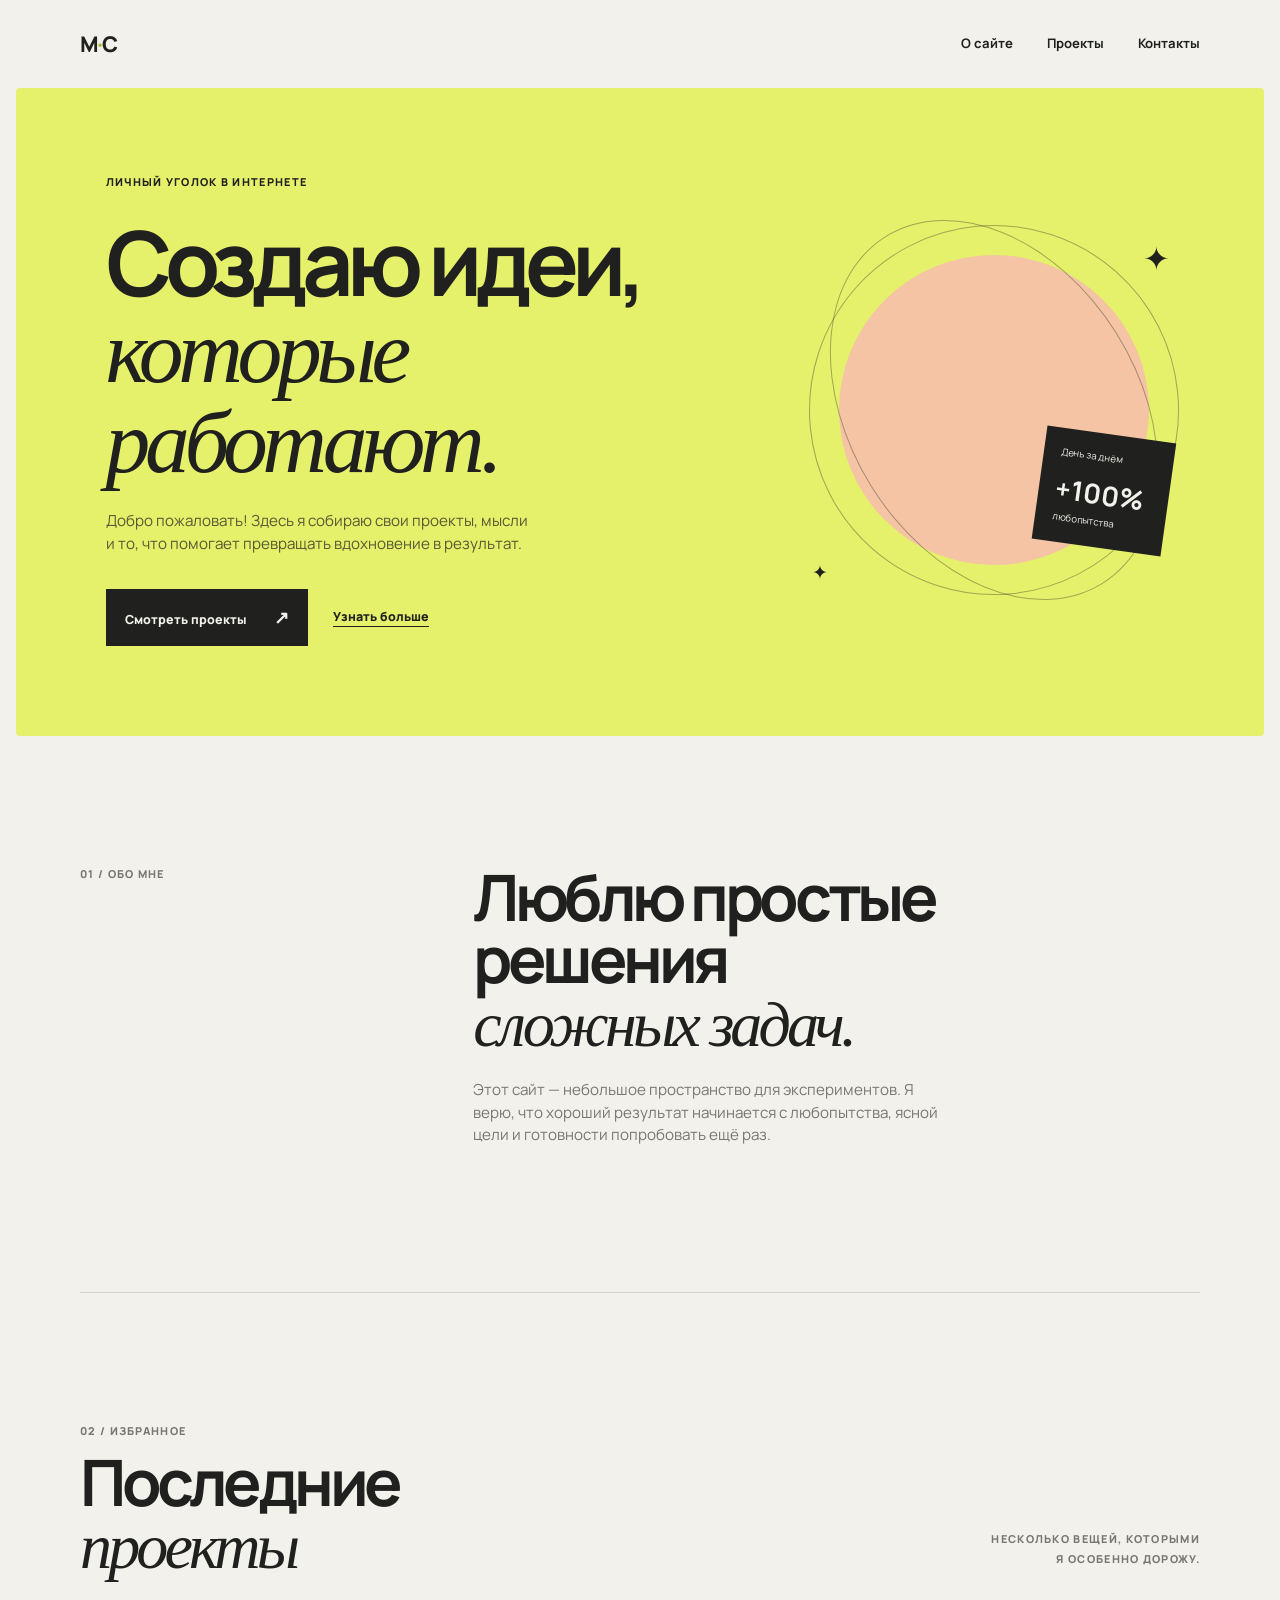
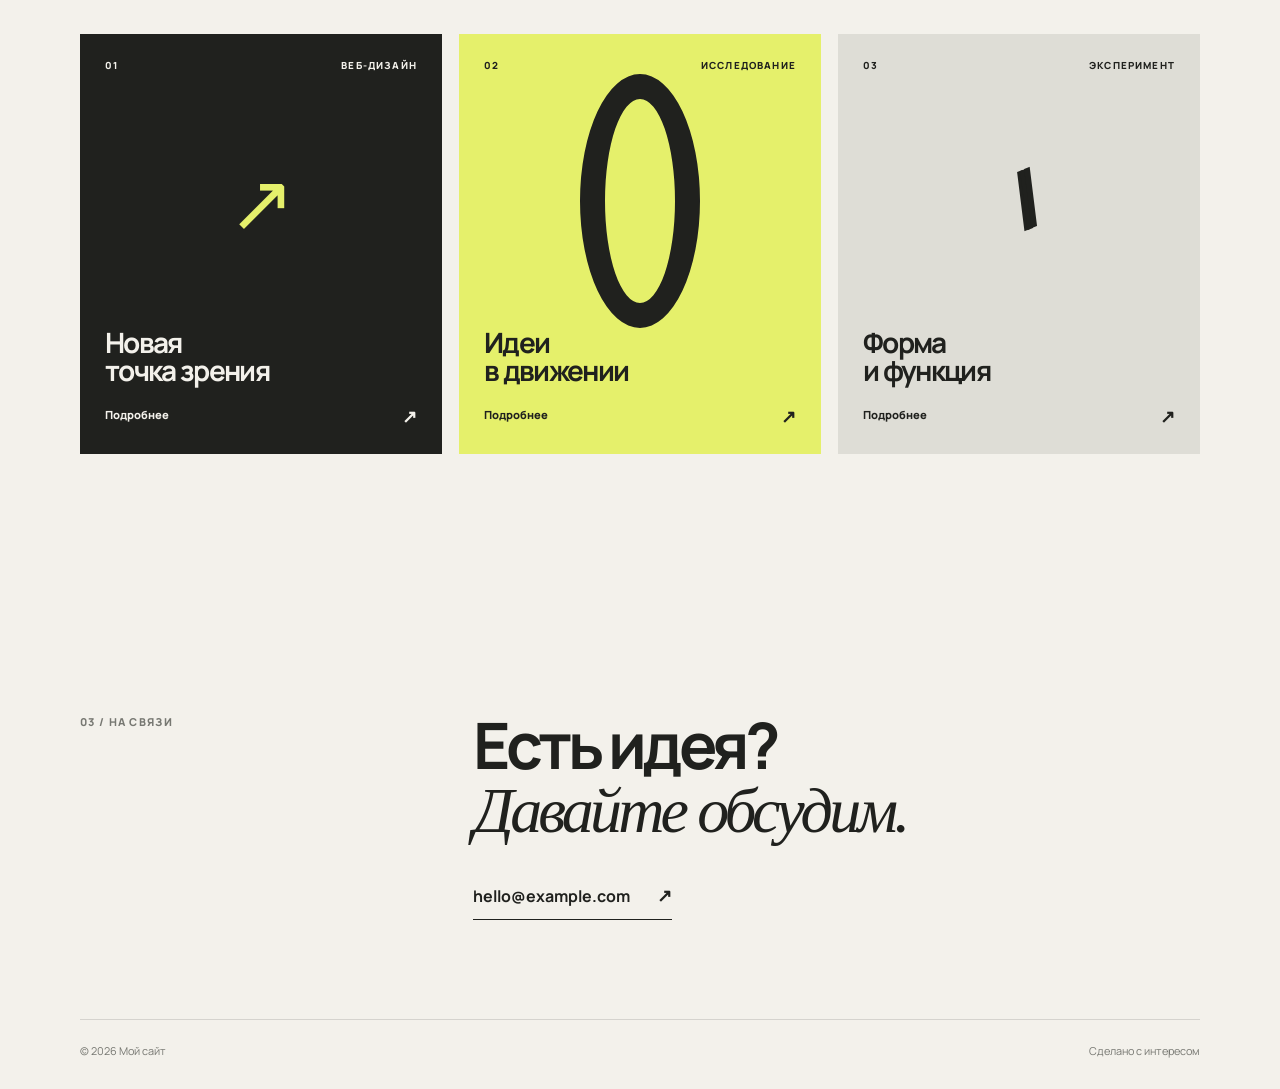
==== index.html @ a25013cb "Add files via upload" ====
<!DOCTYPE html>
<html lang="ru">
<head>
    <meta charset="UTF-8">
    <meta name="viewport" content="width=device-width, initial-scale=1.0">
    <meta name="description" content="Личный сайт — место для идей, проектов и вдохновения.">
    <title>Мой сайт — идеи, проекты, вдохновение</title>
    <link rel="preconnect" href="https://fonts.googleapis.com">
    <link rel="preconnect" href="https://fonts.gstatic.com" crossorigin>
    <link href="https://fonts.googleapis.com/css2?family=Manrope:wght@400;500;600;700;800&display=swap" rel="stylesheet">
    <link rel="stylesheet" href="style.css">
</head>
<body>
    <header class="site-header">
        <a class="logo" href="#top" aria-label="На главную">М<span>·</span>С</a>
        <button class="menu-toggle" type="button" aria-expanded="false" aria-controls="main-nav">
            <span></span>
            <span></span>
            <span></span>
            <span class="sr-only">Открыть меню</span>
        </button>
        <nav id="main-nav" class="main-nav" aria-label="Основная навигация">
            <a href="#about">О сайте</a>
            <a href="#projects">Проекты</a>
            <a href="#contact">Контакты</a>
        </nav>
    </header>

    <main id="top">
        <section class="hero" aria-labelledby="hero-title">
            <div class="hero-content">
                <p class="eyebrow">Личный уголок в интернете</p>
                <h1 id="hero-title">Создаю идеи,<br><em>которые работают.</em></h1>
                <p class="hero-text">Добро пожаловать! Здесь я собираю свои проекты, мысли и то, что помогает превращать вдохновение в результат.</p>
                <div class="hero-actions">
                    <a class="button button-primary" href="#projects">Смотреть проекты <span>↗</span></a>
                    <button class="button button-quiet" type="button" data-message>Узнать больше</button>
                </div>
            </div>
            <div class="hero-art" aria-hidden="true">
                <div class="sun"></div>
                <div class="orbit orbit-large"></div>
                <div class="orbit orbit-small"></div>
                <div class="spark spark-one">✦</div>
                <div class="spark spark-two">✦</div>
                <div class="art-card">
                    <span>День за днём</span>
                    <strong>+100%</strong>
                    <small>любопытства</small>
                </div>
            </div>
        </section>

        <section id="about" class="intro section-wrap">
            <p class="section-number">01 / Обо мне</p>
            <div>
                <h2>Люблю простые решения<br><em>сложных задач.</em></h2>
                <p>Этот сайт — небольшое пространство для экспериментов. Я верю, что хороший результат начинается с любопытства, ясной цели и готовности попробовать ещё раз.</p>
            </div>
        </section>

        <section id="projects" class="projects section-wrap" aria-labelledby="projects-title">
            <div class="section-heading">
                <div>
                    <p class="section-number">02 / Избранное</p>
                    <h2 id="projects-title">Последние<br><em>проекты</em></h2>
                </div>
                <p class="section-note">Несколько вещей, которыми<br>я особенно дорожу.</p>
            </div>
            <div class="project-grid">
                <article class="project-card project-card-dark">
                    <div class="project-top"><span>01</span><span>Веб-дизайн</span></div>
                    <div class="project-icon">↗</div>
                    <h3>Новая<br>точка зрения</h3>
                    <a href="#contact" aria-label="Подробнее о проекте «Новая точка зрения»">Подробнее <span>↗</span></a>
                </article>
                <article class="project-card project-card-yellow">
                    <div class="project-top"><span>02</span><span>Исследование</span></div>
                    <div class="project-shape"></div>
                    <h3>Идеи<br>в движении</h3>
                    <a href="#contact" aria-label="Подробнее о проекте «Идеи в движении»">Подробнее <span>↗</span></a>
                </article>
                <article class="project-card project-card-light">
                    <div class="project-top"><span>03</span><span>Эксперимент</span></div>
                    <div class="project-lines">///</div>
                    <h3>Форма<br>и функция</h3>
                    <a href="#contact" aria-label="Подробнее о проекте «Форма и функция»">Подробнее <span>↗</span></a>
                </article>
            </div>
        </section>

        <section id="contact" class="contact section-wrap">
            <p class="section-number">03 / На связи</p>
            <div>
                <h2>Есть идея?<br><em>Давайте обсудим.</em></h2>
                <a class="contact-link" href="mailto:hello@example.com">hello@example.com <span>↗</span></a>
            </div>
        </section>
    </main>

    <footer class="site-footer">
        <span>© <span id="year">2026</span> Мой сайт</span>
        <span>Сделано с интересом</span>
    </footer>

    <div class="toast" role="status" aria-live="polite"></div>
    <script src="script.js"></script>
</body>
</html>
---- style.css ----
:root {
    --ink: #20211e;
    --muted: #777872;
    --cream: #f3f1eb;
    --yellow: #e5f06b;
    --line: rgba(32, 33, 30, .14);
    --serif: Georgia, "Times New Roman", serif;
}

* { box-sizing: border-box; }
html { scroll-behavior: smooth; }
body {
    margin: 0;
    color: var(--ink);
    background: var(--cream);
    font-family: "Manrope", Arial, sans-serif;
    line-height: 1.5;
}
a { color: inherit; text-decoration: none; }
.site-header, .section-wrap, .site-footer {
    width: min(1120px, calc(100% - 64px));
    margin-inline: auto;
}
.site-header {
    display: flex;
    align-items: center;
    justify-content: space-between;
    padding: 28px 0;
}
.logo { font-size: 1.35rem; font-weight: 800; letter-spacing: -.08em; }
.logo span { color: #a9bd2e; }
.main-nav { display: flex; gap: 34px; font-size: .82rem; font-weight: 700; }
.main-nav a, .contact-link { transition: color .2s ease; }
.main-nav a:hover, .contact-link:hover { color: #8fa51a; }
.menu-toggle { display: none; }
.hero {
    min-height: 620px;
    width: min(1280px, calc(100% - 32px));
    margin: 0 auto;
    padding: 86px max(32px, 7vw) 90px;
    display: flex;
    align-items: center;
    justify-content: space-between;
    overflow: hidden;
    border-radius: 4px;
    background: var(--yellow);
}
.eyebrow, .section-number, .project-top, .section-note {
    font-size: .68rem;
    letter-spacing: .12em;
    text-transform: uppercase;
    font-weight: 800;
}
.eyebrow { margin: 0 0 28px; }
h1, h2, h3, p { margin-top: 0; }
h1 { max-width: 690px; margin-bottom: 25px; font-size: clamp(3.5rem, 7vw, 6.5rem); line-height: .96; letter-spacing: -.075em; }
h1 em, h2 em { font-family: var(--serif); font-weight: 400; letter-spacing: -.06em; }
.hero-text { max-width: 430px; margin-bottom: 34px; color: rgba(32,33,30,.72); font-size: .95rem; }
.hero-actions { display: flex; align-items: center; gap: 25px; }
.button { border: 0; font: inherit; font-size: .78rem; font-weight: 800; cursor: pointer; }
.button-primary { padding: 15px 19px; color: var(--cream); background: var(--ink); }
.button-primary span, .project-card a span, .contact-link span { margin-left: 24px; font-size: 1.1rem; }
.button-quiet { padding: 0; color: var(--ink); border-bottom: 1px solid var(--ink); background: transparent; }
.hero-art { position: relative; width: 360px; height: 360px; flex: 0 0 auto; }
.sun { position: absolute; inset: 25px; border-radius: 50%; background: #f4c4a5; }
.orbit { position: absolute; inset: -5px; border: 1px solid rgba(32,33,30,.35); border-radius: 50%; transform: rotate(-27deg); }
.orbit-small { inset: 35px -25px; transform: rotate(58deg); }
.spark { position: absolute; font-size: 2rem; }
.spark-one { top: 4px; right: 4px; }
.spark-two { bottom: 3px; left: -2px; font-size: 1.2rem; }
.art-card { position: absolute; right: 5px; bottom: 42px; width: 130px; padding: 17px; color: var(--cream); background: var(--ink); transform: rotate(8deg); }
.art-card span, .art-card small { display: block; font-size: .6rem; }
.art-card strong { display: block; margin: 10px 0 0; font-size: 1.7rem; }
.section-wrap { padding: 130px 0; }
.intro { display: grid; grid-template-columns: 1fr 2fr; gap: 30px; border-bottom: 1px solid var(--line); }
.section-number { color: var(--muted); }
h2 { margin-bottom: 22px; font-size: clamp(2.4rem, 5vw, 4.6rem); line-height: .98; letter-spacing: -.07em; }
.intro h2 { max-width: 700px; }
.intro div p { max-width: 470px; color: var(--muted); font-size: .95rem; }
.section-heading { display: flex; justify-content: space-between; align-items: end; margin-bottom: 55px; }
.section-heading h2 { margin-bottom: 0; }
.section-note { color: var(--muted); line-height: 1.8; text-align: right; }
.project-grid { display: grid; grid-template-columns: repeat(3, 1fr); gap: 17px; }
.project-card { min-height: 420px; padding: 25px; display: flex; flex-direction: column; }
.project-card-dark { color: var(--cream); background: var(--ink); }
.project-card-yellow { background: var(--yellow); }
.project-card-light { background: #deddd6; }
.project-top { display: flex; justify-content: space-between; font-size: .61rem; }
.project-icon, .project-shape, .project-lines { flex: 1; display: grid; place-items: center; font-size: 5rem; }
.project-icon { color: var(--yellow); }
.project-shape { width: 120px; height: 120px; margin: auto; border: 25px solid var(--ink); border-radius: 50%; }
.project-lines { font-size: 5rem; letter-spacing: -.2em; transform: rotate(-22deg); }
.project-card h3 { margin: 0 0 23px; font-size: 1.75rem; line-height: 1; letter-spacing: -.06em; }
.project-card a { font-size: .7rem; font-weight: 800; }
.project-card a span { float: right; margin: -4px 0 0 0; }
.contact { display: grid; grid-template-columns: 1fr 2fr; gap: 30px; padding-bottom: 110px; }
.contact h2 { margin-bottom: 40px; }
.contact-link { padding-bottom: 12px; border-bottom: 1px solid var(--ink); font-size: 1rem; font-weight: 700; }
.site-footer { display: flex; justify-content: space-between; padding: 23px 0 30px; color: var(--muted); border-top: 1px solid var(--line); font-size: .68rem; }
.toast { position: fixed; right: 24px; bottom: 24px; max-width: 280px; padding: 15px 19px; color: var(--cream); background: var(--ink); opacity: 0; transform: translateY(15px); transition: .25s ease; pointer-events: none; font-size: .78rem; }
.toast.is-visible { opacity: 1; transform: translateY(0); }
.sr-only { position: absolute; width: 1px; height: 1px; padding: 0; margin: -1px; overflow: hidden; clip: rect(0, 0, 0, 0); white-space: nowrap; border: 0; }
@media (max-width: 720px) {
    .site-header, .section-wrap, .site-footer { width: min(100% - 40px, 520px); }
    .site-header { padding: 22px 0; }
    .menu-toggle { display: grid; gap: 4px; width: 34px; padding: 7px 0; border: 0; background: transparent; cursor: pointer; }
    .menu-toggle span:not(.sr-only) { display: block; width: 100%; height: 2px; background: var(--ink); }
    .main-nav { position: absolute; z-index: 2; top: 67px; right: 20px; display: none; flex-direction: column; gap: 16px; width: 170px; padding: 20px; background: var(--yellow); box-shadow: 0 8px 20px rgba(0,0,0,.08); }
    .main-nav.is-open { display: flex; }
    .hero { width: calc(100% - 20px); min-height: 680px; padding: 55px 27px; display: block; }
    h1 { font-size: clamp(3.2rem, 15vw, 5rem); }
    .hero-art { width: 260px; height: 260px; margin: 55px auto 0; }
    .intro, .contact { grid-template-columns: 1fr; gap: 35px; padding: 85px 0; }
    .section-heading { display: block; margin-bottom: 35px; }
    .section-note { margin-top: 25px; text-align: left; }
    .project-grid { grid-template-columns: 1fr; }
    .project-card { min-height: 340px; }
    .site-footer { gap: 12px; flex-wrap: wrap; }
}
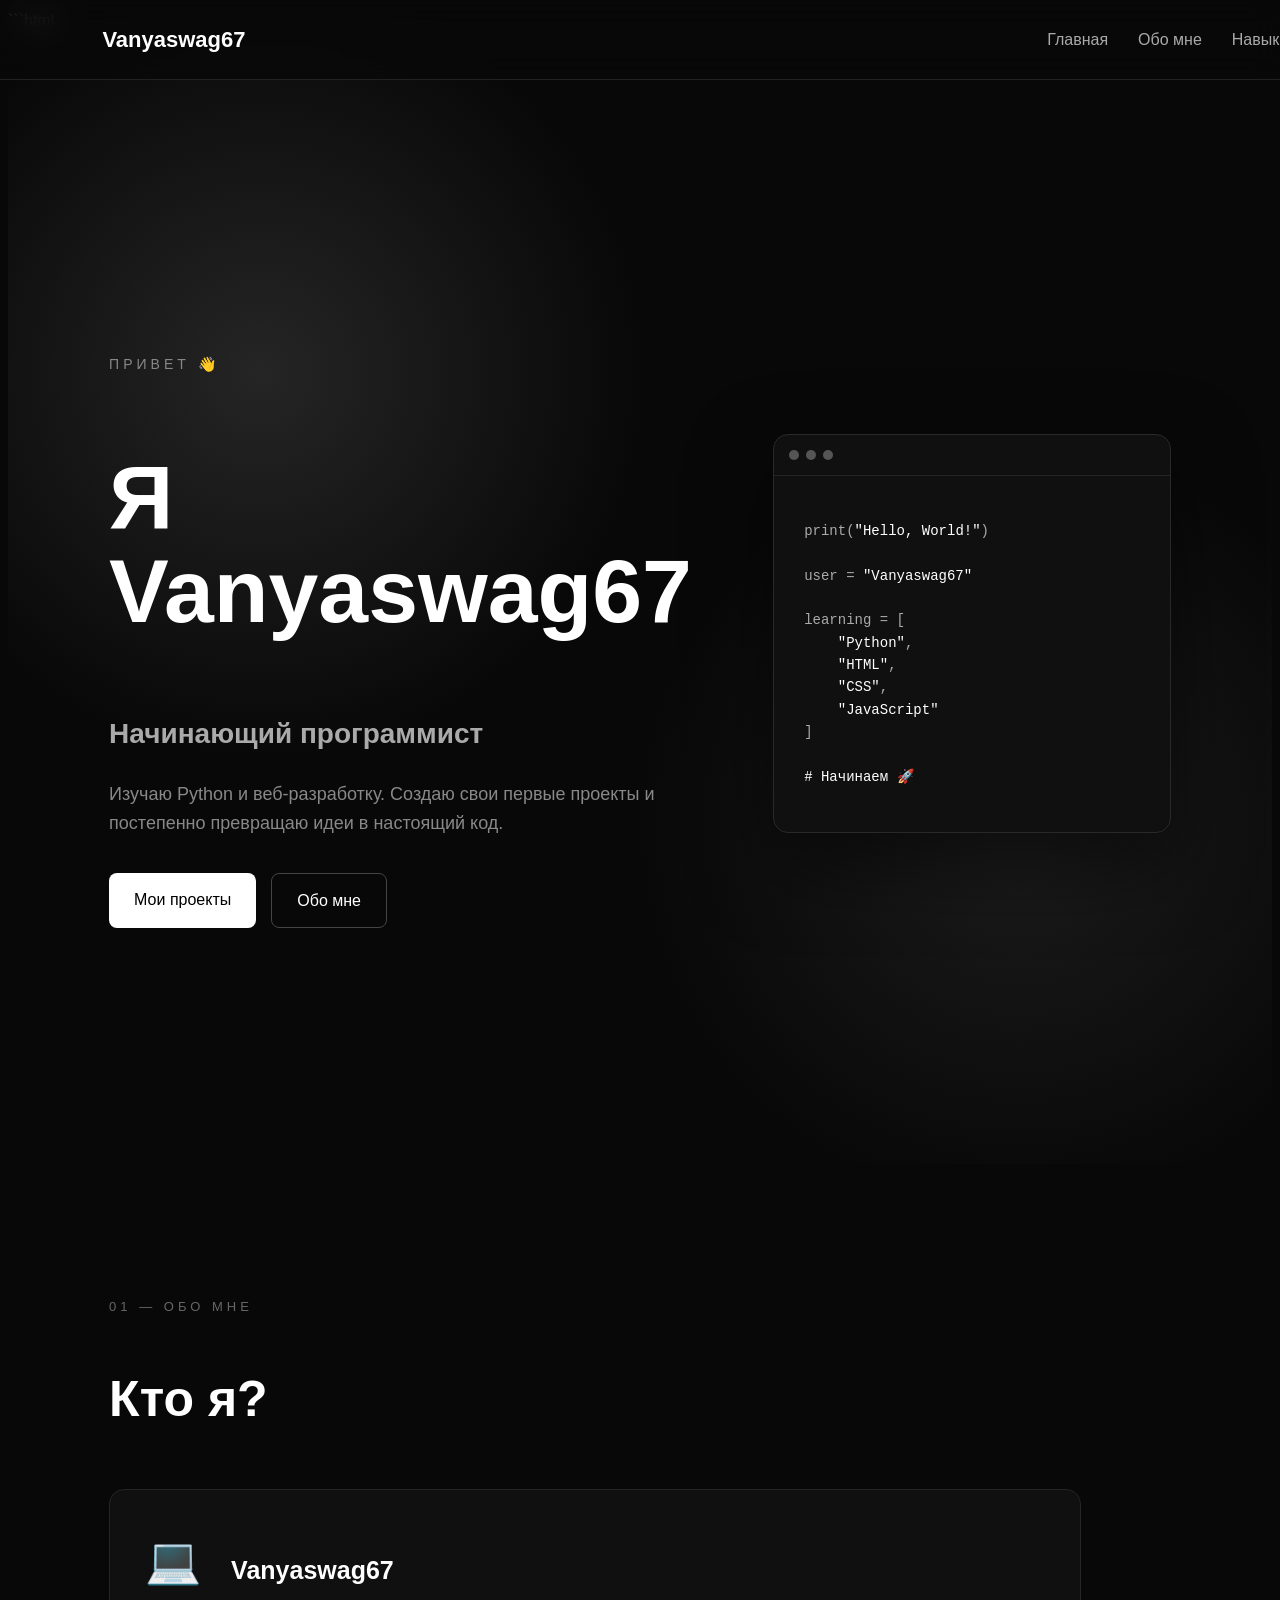
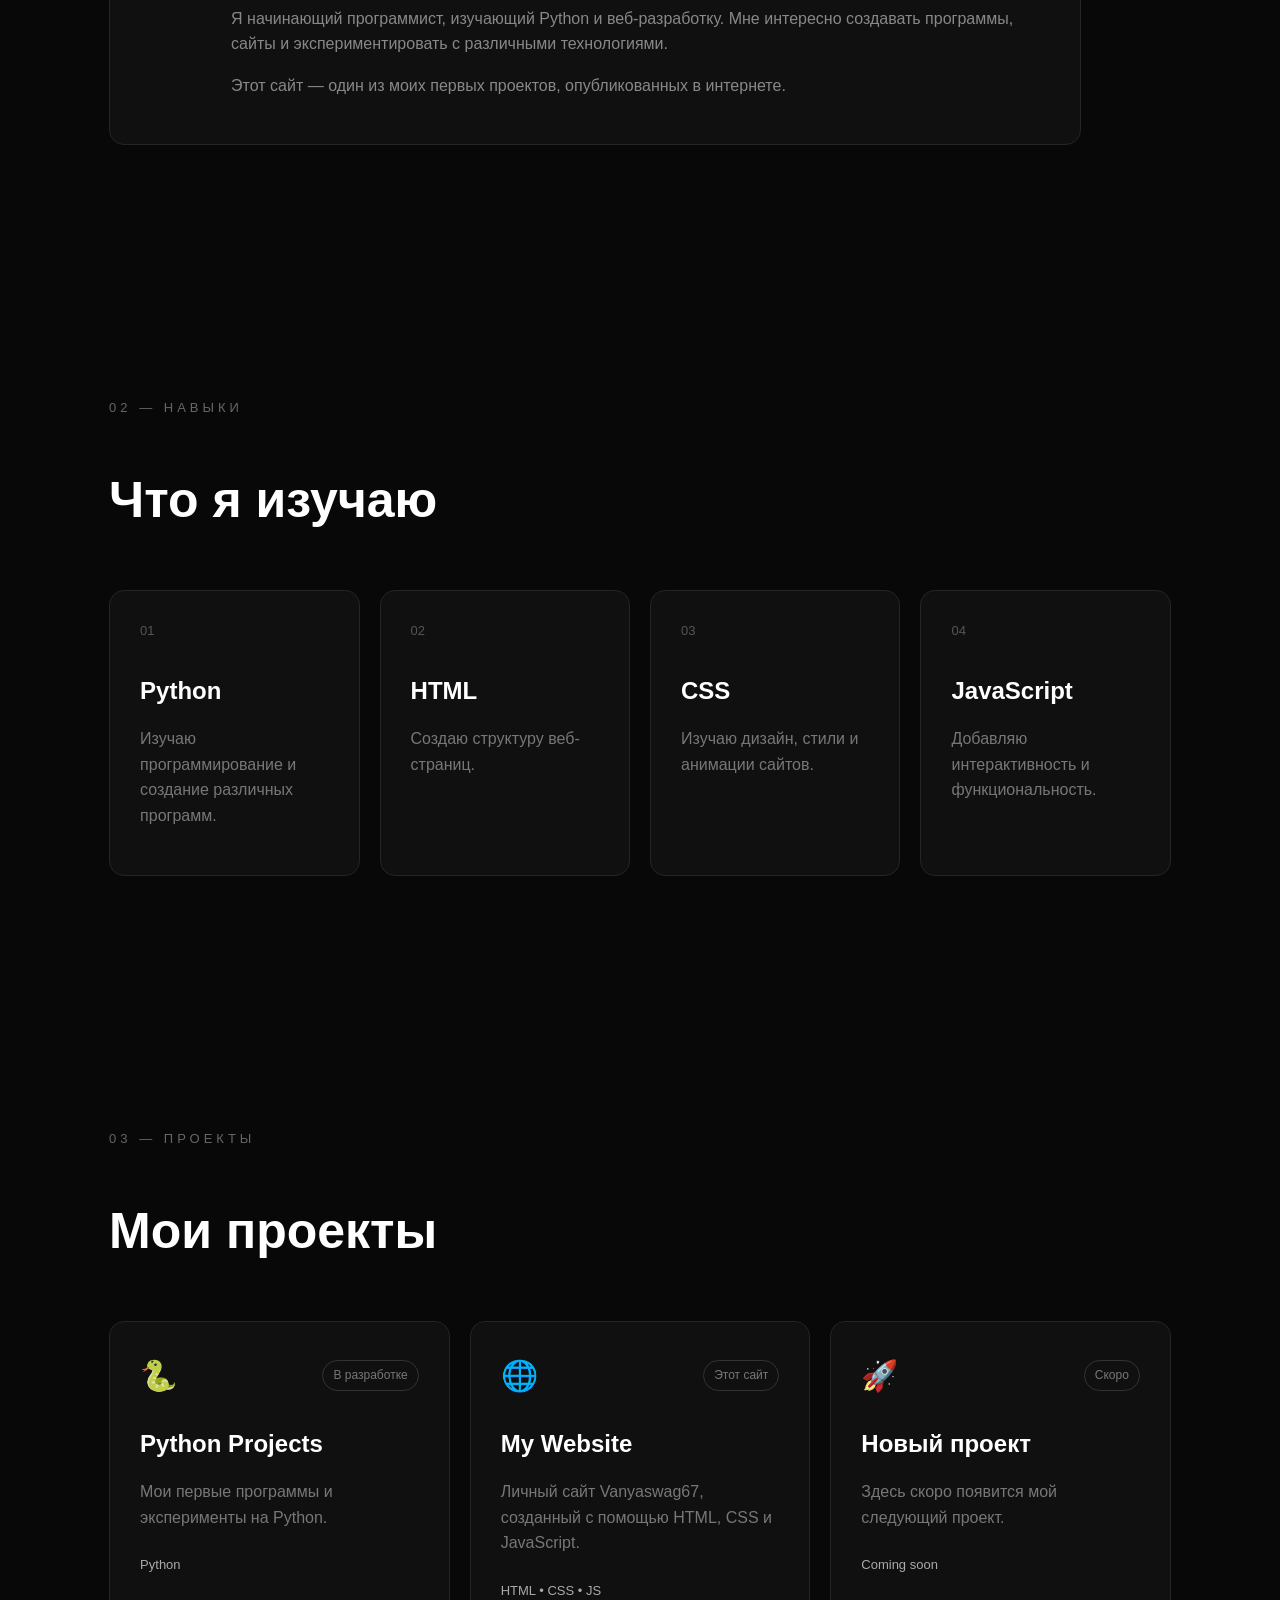
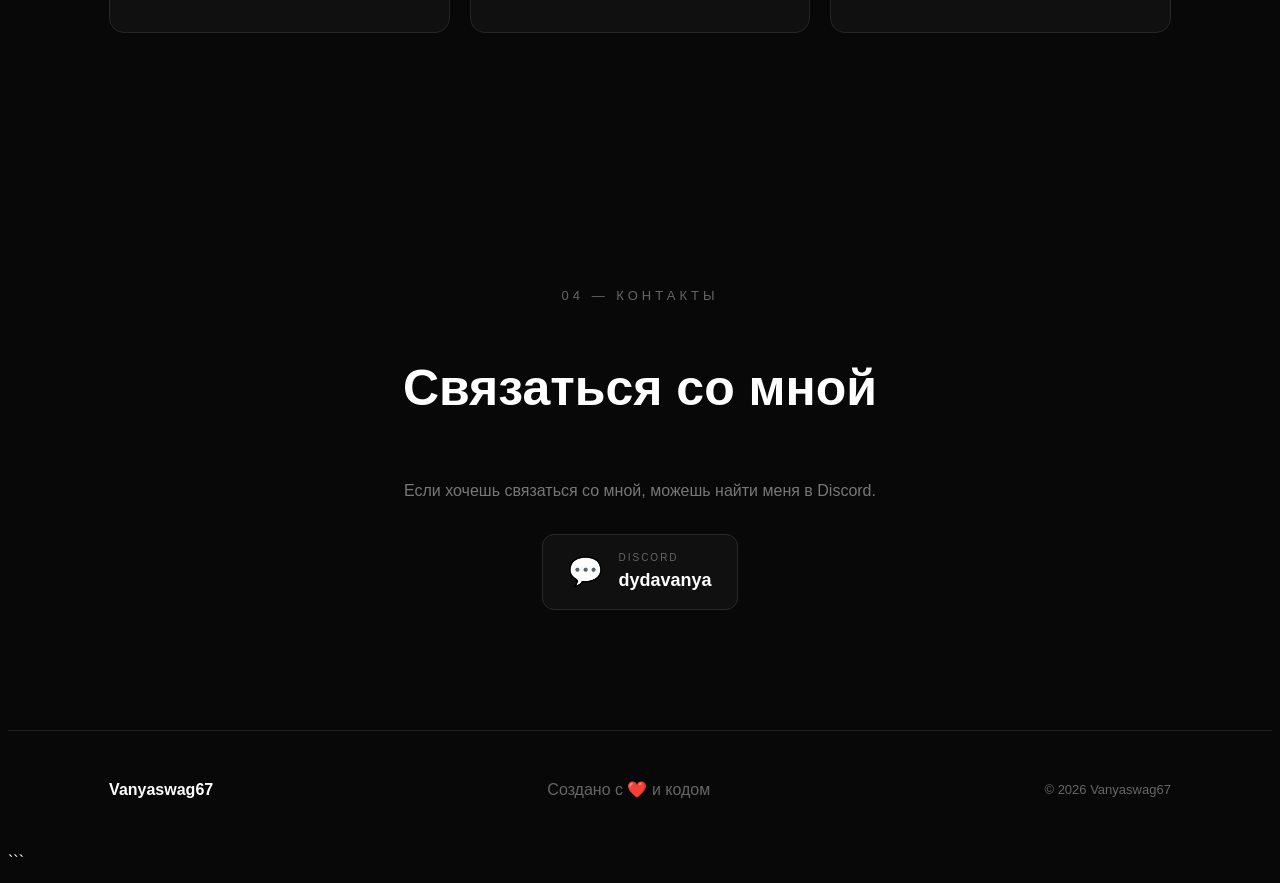
==== commit ee5de7e6: "Add files via upload" ====
--- a/index.html
+++ b/index.html
@@ -1,109 +1,281 @@
+```html
 <!DOCTYPE html>
 <html lang="ru">
 <head>
     <meta charset="UTF-8">
     <meta name="viewport" content="width=device-width, initial-scale=1.0">
-    <meta name="description" content="Личный сайт — место для идей, проектов и вдохновения.">
-    <title>Мой сайт — идеи, проекты, вдохновение</title>
-    <link rel="preconnect" href="https://fonts.googleapis.com">
-    <link rel="preconnect" href="https://fonts.gstatic.com" crossorigin>
-    <link href="https://fonts.googleapis.com/css2?family=Manrope:wght@400;500;600;700;800&display=swap" rel="stylesheet">
+
+    <title>Vanyaswag67 | Developer</title>
+
     <link rel="stylesheet" href="style.css">
 </head>
+
 <body>
-    <header class="site-header">
-        <a class="logo" href="#top" aria-label="На главную">М<span>·</span>С</a>
-        <button class="menu-toggle" type="button" aria-expanded="false" aria-controls="main-nav">
-            <span></span>
-            <span></span>
-            <span></span>
-            <span class="sr-only">Открыть меню</span>
-        </button>
-        <nav id="main-nav" class="main-nav" aria-label="Основная навигация">
-            <a href="#about">О сайте</a>
+
+    <!-- Навигация -->
+    <nav>
+        <div class="logo">Vanyaswag67</div>
+
+        <div class="nav-links">
+            <a href="#home">Главная</a>
+            <a href="#about">Обо мне</a>
+            <a href="#skills">Навыки</a>
             <a href="#projects">Проекты</a>
-            <a href="#contact">Контакты</a>
-        </nav>
-    </header>
-
-    <main id="top">
-        <section class="hero" aria-labelledby="hero-title">
-            <div class="hero-content">
-                <p class="eyebrow">Личный уголок в интернете</p>
-                <h1 id="hero-title">Создаю идеи,<br><em>которые работают.</em></h1>
-                <p class="hero-text">Добро пожаловать! Здесь я собираю свои проекты, мысли и то, что помогает превращать вдохновение в результат.</p>
-                <div class="hero-actions">
-                    <a class="button button-primary" href="#projects">Смотреть проекты <span>↗</span></a>
-                    <button class="button button-quiet" type="button" data-message>Узнать больше</button>
-                </div>
-            </div>
-            <div class="hero-art" aria-hidden="true">
-                <div class="sun"></div>
-                <div class="orbit orbit-large"></div>
-                <div class="orbit orbit-small"></div>
-                <div class="spark spark-one">✦</div>
-                <div class="spark spark-two">✦</div>
-                <div class="art-card">
-                    <span>День за днём</span>
-                    <strong>+100%</strong>
-                    <small>любопытства</small>
-                </div>
-            </div>
-        </section>
-
-        <section id="about" class="intro section-wrap">
-            <p class="section-number">01 / Обо мне</p>
+        </div>
+    </nav>
+
+
+    <!-- Главный экран -->
+    <section id="home" class="hero">
+
+        <div class="hero-content">
+
+            <p class="hello">ПРИВЕТ 👋</p>
+
+            <h1>
+                Я <span>Vanyaswag67</span>
+            </h1>
+
+            <h2>Начинающий программист</h2>
+
+            <p class="description">
+                Изучаю Python и веб-разработку.
+                Создаю свои первые проекты и постепенно
+                превращаю идеи в настоящий код.
+            </p>
+
+            <div class="buttons">
+                <a href="#projects" class="button main-button">
+                    Мои проекты
+                </a>
+
+                <a href="#about" class="button second-button">
+                    Обо мне
+                </a>
+            </div>
+
+        </div>
+
+        <div class="hero-card">
+            <div class="code-window">
+
+                <div class="window-top">
+                    <span></span>
+                    <span></span>
+                    <span></span>
+                </div>
+
+                <pre><code>print(<span>"Hello, World!"</span>)
+
+user = <span>"Vanyaswag67"</span>
+
+learning = [
+    <span>"Python"</span>,
+    <span>"HTML"</span>,
+    <span>"CSS"</span>,
+    <span>"JavaScript"</span>
+]
+
+<span># Начинаем 🚀</span></code></pre>
+
+            </div>
+        </div>
+
+    </section>
+
+
+    <!-- Обо мне -->
+    <section id="about" class="section">
+
+        <p class="section-label">01 — ОБО МНЕ</p>
+
+        <h2>Кто я?</h2>
+
+        <div class="about-card">
+
+            <div class="about-icon">
+                💻
+            </div>
+
             <div>
-                <h2>Люблю простые решения<br><em>сложных задач.</em></h2>
-                <p>Этот сайт — небольшое пространство для экспериментов. Я верю, что хороший результат начинается с любопытства, ясной цели и готовности попробовать ещё раз.</p>
-            </div>
-        </section>
-
-        <section id="projects" class="projects section-wrap" aria-labelledby="projects-title">
-            <div class="section-heading">
-                <div>
-                    <p class="section-number">02 / Избранное</p>
-                    <h2 id="projects-title">Последние<br><em>проекты</em></h2>
-                </div>
-                <p class="section-note">Несколько вещей, которыми<br>я особенно дорожу.</p>
-            </div>
-            <div class="project-grid">
-                <article class="project-card project-card-dark">
-                    <div class="project-top"><span>01</span><span>Веб-дизайн</span></div>
-                    <div class="project-icon">↗</div>
-                    <h3>Новая<br>точка зрения</h3>
-                    <a href="#contact" aria-label="Подробнее о проекте «Новая точка зрения»">Подробнее <span>↗</span></a>
-                </article>
-                <article class="project-card project-card-yellow">
-                    <div class="project-top"><span>02</span><span>Исследование</span></div>
-                    <div class="project-shape"></div>
-                    <h3>Идеи<br>в движении</h3>
-                    <a href="#contact" aria-label="Подробнее о проекте «Идеи в движении»">Подробнее <span>↗</span></a>
-                </article>
-                <article class="project-card project-card-light">
-                    <div class="project-top"><span>03</span><span>Эксперимент</span></div>
-                    <div class="project-lines">///</div>
-                    <h3>Форма<br>и функция</h3>
-                    <a href="#contact" aria-label="Подробнее о проекте «Форма и функция»">Подробнее <span>↗</span></a>
-                </article>
-            </div>
-        </section>
-
-        <section id="contact" class="contact section-wrap">
-            <p class="section-number">03 / На связи</p>
+                <h3>Vanyaswag67</h3>
+
+                <p>
+                    Я начинающий программист, изучающий Python
+                    и веб-разработку. Мне интересно создавать
+                    программы, сайты и экспериментировать
+                    с различными технологиями.
+                </p>
+
+                <p>
+                    Этот сайт — один из моих первых проектов,
+                    опубликованных в интернете.
+                </p>
+            </div>
+
+        </div>
+
+    </section>
+
+
+    <!-- Навыки -->
+    <section id="skills" class="section">
+
+        <p class="section-label">02 — НАВЫКИ</p>
+
+        <h2>Что я изучаю</h2>
+
+        <div class="skills">
+
+            <div class="skill-card">
+                <div class="skill-number">01</div>
+                <h3>Python</h3>
+                <p>Изучаю программирование и создание различных программ.</p>
+            </div>
+
+            <div class="skill-card">
+                <div class="skill-number">02</div>
+                <h3>HTML</h3>
+                <p>Создаю структуру веб-страниц.</p>
+            </div>
+
+            <div class="skill-card">
+                <div class="skill-number">03</div>
+                <h3>CSS</h3>
+                <p>Изучаю дизайн, стили и анимации сайтов.</p>
+            </div>
+
+            <div class="skill-card">
+                <div class="skill-number">04</div>
+                <h3>JavaScript</h3>
+                <p>Добавляю интерактивность и функциональность.</p>
+            </div>
+
+        </div>
+
+    </section>
+
+
+    <!-- Проекты -->
+    <section id="projects" class="section">
+
+        <p class="section-label">03 — ПРОЕКТЫ</p>
+
+        <h2>Мои проекты</h2>
+
+        <div class="projects">
+
+            <div class="project-card">
+
+                <div class="project-top">
+                    <span class="project-icon">🐍</span>
+                    <span class="project-status">В разработке</span>
+                </div>
+
+                <h3>Python Projects</h3>
+
+                <p>
+                    Мои первые программы и эксперименты
+                    на Python.
+                </p>
+
+                <span class="project-tech">
+                    Python
+                </span>
+
+            </div>
+
+
+            <div class="project-card">
+
+                <div class="project-top">
+                    <span class="project-icon">🌐</span>
+                    <span class="project-status">Этот сайт</span>
+                </div>
+
+                <h3>My Website</h3>
+
+                <p>
+                    Личный сайт Vanyaswag67,
+                    созданный с помощью HTML, CSS и JavaScript.
+                </p>
+
+                <span class="project-tech">
+                    HTML • CSS • JS
+                </span>
+
+            </div>
+
+
+            <div class="project-card">
+
+                <div class="project-top">
+                    <span class="project-icon">🚀</span>
+                    <span class="project-status">Скоро</span>
+                </div>
+
+                <h3>Новый проект</h3>
+
+                <p>
+                    Здесь скоро появится мой следующий
+                    проект.
+                </p>
+
+                <span class="project-tech">
+                    Coming soon
+                </span>
+
+            </div>
+
+        </div>
+
+    </section>
+
+
+    <!-- Контакты -->
+    <section class="contact">
+
+        <p class="section-label">04 — КОНТАКТЫ</p>
+
+        <h2>Связаться со мной</h2>
+
+        <p>
+            Если хочешь связаться со мной,
+            можешь найти меня в Discord.
+        </p>
+
+        <div class="discord">
+            <span class="discord-icon">💬</span>
+
             <div>
-                <h2>Есть идея?<br><em>Давайте обсудим.</em></h2>
-                <a class="contact-link" href="mailto:hello@example.com">hello@example.com <span>↗</span></a>
-            </div>
-        </section>
-    </main>
-
-    <footer class="site-footer">
-        <span>© <span id="year">2026</span> Мой сайт</span>
-        <span>Сделано с интересом</span>
+                <small>DISCORD</small>
+                <strong>dydavanya</strong>
+            </div>
+        </div>
+
+    </section>
+
+
+    <!-- Подвал -->
+    <footer>
+
+        <div class="footer-logo">
+            Vanyaswag67
+        </div>
+
+        <p>
+            Создано с ❤️ и кодом
+        </p>
+
+        <p class="copyright">
+            © 2026 Vanyaswag67
+        </p>
+
     </footer>
 
-    <div class="toast" role="status" aria-live="polite"></div>
+
     <script src="script.js"></script>
+
 </body>
 </html>
+```
--- a/style.css
+++ b/style.css
@@ -1,119 +1,556 @@
-:root {
-    --ink: #20211e;
-    --muted: #777872;
-    --cream: #f3f1eb;
-    --yellow: #e5f06b;
-    --line: rgba(32, 33, 30, .14);
-    --serif: Georgia, "Times New Roman", serif;
-}
-
-* { box-sizing: border-box; }
-html { scroll-behavior: smooth; }
+```css
+* {
+    margin: 0;
+    padding: 0;
+    box-sizing: border-box;
+}
+
+html {
+    scroll-behavior: smooth;
+}
+
 body {
-    margin: 0;
-    color: var(--ink);
-    background: var(--cream);
-    font-family: "Manrope", Arial, sans-serif;
-    line-height: 1.5;
-}
-a { color: inherit; text-decoration: none; }
-.site-header, .section-wrap, .site-footer {
-    width: min(1120px, calc(100% - 64px));
-    margin-inline: auto;
-}
-.site-header {
-    display: flex;
+    font-family: Arial, Helvetica, sans-serif;
+    background: #080808;
+    color: #ffffff;
+    line-height: 1.6;
+}
+
+
+/* Навигация */
+
+nav {
+    position: fixed;
+    top: 0;
+    left: 0;
+
+    width: 100%;
+
+    display: flex;
+    justify-content: space-between;
     align-items: center;
+
+    padding: 22px 8%;
+
+    background: rgba(8, 8, 8, 0.75);
+    backdrop-filter: blur(15px);
+
+    border-bottom: 1px solid #222;
+
+    z-index: 1000;
+}
+
+.logo {
+    font-size: 22px;
+    font-weight: bold;
+}
+
+.nav-links {
+    display: flex;
+    gap: 30px;
+}
+
+.nav-links a {
+    color: #aaa;
+    text-decoration: none;
+
+    transition: 0.3s;
+}
+
+.nav-links a:hover {
+    color: white;
+}
+
+
+/* Главный экран */
+
+.hero {
+    min-height: 100vh;
+
+    display: flex;
     justify-content: space-between;
-    padding: 28px 0;
-}
-.logo { font-size: 1.35rem; font-weight: 800; letter-spacing: -.08em; }
-.logo span { color: #a9bd2e; }
-.main-nav { display: flex; gap: 34px; font-size: .82rem; font-weight: 700; }
-.main-nav a, .contact-link { transition: color .2s ease; }
-.main-nav a:hover, .contact-link:hover { color: #8fa51a; }
-.menu-toggle { display: none; }
-.hero {
-    min-height: 620px;
-    width: min(1280px, calc(100% - 32px));
-    margin: 0 auto;
-    padding: 86px max(32px, 7vw) 90px;
-    display: flex;
     align-items: center;
+
+    gap: 70px;
+
+    padding: 150px 8% 80px;
+
+    background:
+        radial-gradient(circle at 20% 30%, #252525 0%, transparent 30%),
+        radial-gradient(circle at 80% 70%, #1c1c1c 0%, transparent 30%);
+}
+
+.hero-content {
+    max-width: 650px;
+}
+
+.hello {
+    color: #888;
+    letter-spacing: 4px;
+    font-size: 14px;
+    margin-bottom: 15px;
+}
+
+.hero h1 {
+    font-size: clamp(50px, 7vw, 90px);
+    line-height: 1.05;
+}
+
+.hero h1 span {
+    color: #ffffff;
+}
+
+.hero h2 {
+    color: #aaa;
+    font-size: 28px;
+    margin-top: 20px;
+}
+
+.description {
+    color: #888;
+    font-size: 18px;
+    max-width: 600px;
+    margin-top: 20px;
+}
+
+.buttons {
+    display: flex;
+    gap: 15px;
+    margin-top: 35px;
+}
+
+.button {
+    padding: 14px 25px;
+
+    border-radius: 8px;
+
+    text-decoration: none;
+
+    transition: 0.3s;
+}
+
+.main-button {
+    background: white;
+    color: black;
+}
+
+.main-button:hover {
+    transform: translateY(-3px);
+}
+
+.second-button {
+    border: 1px solid #444;
+    color: white;
+}
+
+.second-button:hover {
+    background: #181818;
+}
+
+
+/* Кодовое окно */
+
+.hero-card {
+    width: 450px;
+}
+
+.code-window {
+    background: #101010;
+
+    border: 1px solid #292929;
+
+    border-radius: 15px;
+
+    box-shadow: 0 30px 80px rgba(0, 0, 0, 0.5);
+
+    overflow: hidden;
+
+    animation: floating 4s ease-in-out infinite;
+}
+
+.window-top {
+    display: flex;
+    gap: 7px;
+
+    padding: 15px;
+
+    border-bottom: 1px solid #252525;
+}
+
+.window-top span {
+    width: 10px;
+    height: 10px;
+
+    border-radius: 50%;
+
+    background: #555;
+}
+
+pre {
+    padding: 30px;
+
+    overflow-x: auto;
+
+    color: #aaa;
+
+    font-size: 14px;
+}
+
+code span {
+    color: white;
+}
+
+@keyframes floating {
+    0%, 100% {
+        transform: translateY(0);
+    }
+
+    50% {
+        transform: translateY(-12px);
+    }
+}
+
+
+/* Секции */
+
+.section {
+    padding: 120px 8%;
+}
+
+.section-label {
+    color: #666;
+    letter-spacing: 4px;
+    font-size: 13px;
+
+    margin-bottom: 15px;
+}
+
+.section h2,
+.contact h2 {
+    font-size: 50px;
+
+    margin-bottom: 50px;
+}
+
+
+/* Обо мне */
+
+.about-card {
+    display: flex;
+
+    gap: 30px;
+
+    max-width: 900px;
+
+    padding: 35px;
+
+    background: #101010;
+
+    border: 1px solid #252525;
+
+    border-radius: 15px;
+
+    transition: 0.3s;
+}
+
+.about-card:hover {
+    border-color: #444;
+    transform: translateY(-5px);
+}
+
+.about-icon {
+    font-size: 45px;
+}
+
+.about-card h3 {
+    font-size: 25px;
+    margin-bottom: 10px;
+}
+
+.about-card p {
+    color: #888;
+    margin-bottom: 10px;
+}
+
+
+/* Навыки */
+
+.skills {
+    display: grid;
+
+    grid-template-columns: repeat(4, 1fr);
+
+    gap: 20px;
+}
+
+.skill-card {
+    padding: 30px;
+
+    background: #101010;
+
+    border: 1px solid #252525;
+
+    border-radius: 15px;
+
+    transition: 0.3s;
+}
+
+.skill-card:hover {
+    transform: translateY(-8px);
+    border-color: #555;
+}
+
+.skill-number {
+    color: #555;
+
+    font-size: 13px;
+
+    margin-bottom: 30px;
+}
+
+.skill-card h3 {
+    font-size: 24px;
+
+    margin-bottom: 10px;
+}
+
+.skill-card p {
+    color: #777;
+}
+
+
+/* Проекты */
+
+.projects {
+    display: grid;
+
+    grid-template-columns: repeat(3, 1fr);
+
+    gap: 20px;
+}
+
+.project-card {
+    padding: 30px;
+
+    background: #101010;
+
+    border: 1px solid #252525;
+
+    border-radius: 15px;
+
+    transition: 0.3s;
+}
+
+.project-card:hover {
+    transform: translateY(-8px);
+
+    border-color: #555;
+}
+
+.project-top {
+    display: flex;
     justify-content: space-between;
-    overflow: hidden;
-    border-radius: 4px;
-    background: var(--yellow);
-}
-.eyebrow, .section-number, .project-top, .section-note {
-    font-size: .68rem;
-    letter-spacing: .12em;
-    text-transform: uppercase;
-    font-weight: 800;
-}
-.eyebrow { margin: 0 0 28px; }
-h1, h2, h3, p { margin-top: 0; }
-h1 { max-width: 690px; margin-bottom: 25px; font-size: clamp(3.5rem, 7vw, 6.5rem); line-height: .96; letter-spacing: -.075em; }
-h1 em, h2 em { font-family: var(--serif); font-weight: 400; letter-spacing: -.06em; }
-.hero-text { max-width: 430px; margin-bottom: 34px; color: rgba(32,33,30,.72); font-size: .95rem; }
-.hero-actions { display: flex; align-items: center; gap: 25px; }
-.button { border: 0; font: inherit; font-size: .78rem; font-weight: 800; cursor: pointer; }
-.button-primary { padding: 15px 19px; color: var(--cream); background: var(--ink); }
-.button-primary span, .project-card a span, .contact-link span { margin-left: 24px; font-size: 1.1rem; }
-.button-quiet { padding: 0; color: var(--ink); border-bottom: 1px solid var(--ink); background: transparent; }
-.hero-art { position: relative; width: 360px; height: 360px; flex: 0 0 auto; }
-.sun { position: absolute; inset: 25px; border-radius: 50%; background: #f4c4a5; }
-.orbit { position: absolute; inset: -5px; border: 1px solid rgba(32,33,30,.35); border-radius: 50%; transform: rotate(-27deg); }
-.orbit-small { inset: 35px -25px; transform: rotate(58deg); }
-.spark { position: absolute; font-size: 2rem; }
-.spark-one { top: 4px; right: 4px; }
-.spark-two { bottom: 3px; left: -2px; font-size: 1.2rem; }
-.art-card { position: absolute; right: 5px; bottom: 42px; width: 130px; padding: 17px; color: var(--cream); background: var(--ink); transform: rotate(8deg); }
-.art-card span, .art-card small { display: block; font-size: .6rem; }
-.art-card strong { display: block; margin: 10px 0 0; font-size: 1.7rem; }
-.section-wrap { padding: 130px 0; }
-.intro { display: grid; grid-template-columns: 1fr 2fr; gap: 30px; border-bottom: 1px solid var(--line); }
-.section-number { color: var(--muted); }
-h2 { margin-bottom: 22px; font-size: clamp(2.4rem, 5vw, 4.6rem); line-height: .98; letter-spacing: -.07em; }
-.intro h2 { max-width: 700px; }
-.intro div p { max-width: 470px; color: var(--muted); font-size: .95rem; }
-.section-heading { display: flex; justify-content: space-between; align-items: end; margin-bottom: 55px; }
-.section-heading h2 { margin-bottom: 0; }
-.section-note { color: var(--muted); line-height: 1.8; text-align: right; }
-.project-grid { display: grid; grid-template-columns: repeat(3, 1fr); gap: 17px; }
-.project-card { min-height: 420px; padding: 25px; display: flex; flex-direction: column; }
-.project-card-dark { color: var(--cream); background: var(--ink); }
-.project-card-yellow { background: var(--yellow); }
-.project-card-light { background: #deddd6; }
-.project-top { display: flex; justify-content: space-between; font-size: .61rem; }
-.project-icon, .project-shape, .project-lines { flex: 1; display: grid; place-items: center; font-size: 5rem; }
-.project-icon { color: var(--yellow); }
-.project-shape { width: 120px; height: 120px; margin: auto; border: 25px solid var(--ink); border-radius: 50%; }
-.project-lines { font-size: 5rem; letter-spacing: -.2em; transform: rotate(-22deg); }
-.project-card h3 { margin: 0 0 23px; font-size: 1.75rem; line-height: 1; letter-spacing: -.06em; }
-.project-card a { font-size: .7rem; font-weight: 800; }
-.project-card a span { float: right; margin: -4px 0 0 0; }
-.contact { display: grid; grid-template-columns: 1fr 2fr; gap: 30px; padding-bottom: 110px; }
-.contact h2 { margin-bottom: 40px; }
-.contact-link { padding-bottom: 12px; border-bottom: 1px solid var(--ink); font-size: 1rem; font-weight: 700; }
-.site-footer { display: flex; justify-content: space-between; padding: 23px 0 30px; color: var(--muted); border-top: 1px solid var(--line); font-size: .68rem; }
-.toast { position: fixed; right: 24px; bottom: 24px; max-width: 280px; padding: 15px 19px; color: var(--cream); background: var(--ink); opacity: 0; transform: translateY(15px); transition: .25s ease; pointer-events: none; font-size: .78rem; }
-.toast.is-visible { opacity: 1; transform: translateY(0); }
-.sr-only { position: absolute; width: 1px; height: 1px; padding: 0; margin: -1px; overflow: hidden; clip: rect(0, 0, 0, 0); white-space: nowrap; border: 0; }
-@media (max-width: 720px) {
-    .site-header, .section-wrap, .site-footer { width: min(100% - 40px, 520px); }
-    .site-header { padding: 22px 0; }
-    .menu-toggle { display: grid; gap: 4px; width: 34px; padding: 7px 0; border: 0; background: transparent; cursor: pointer; }
-    .menu-toggle span:not(.sr-only) { display: block; width: 100%; height: 2px; background: var(--ink); }
-    .main-nav { position: absolute; z-index: 2; top: 67px; right: 20px; display: none; flex-direction: column; gap: 16px; width: 170px; padding: 20px; background: var(--yellow); box-shadow: 0 8px 20px rgba(0,0,0,.08); }
-    .main-nav.is-open { display: flex; }
-    .hero { width: calc(100% - 20px); min-height: 680px; padding: 55px 27px; display: block; }
-    h1 { font-size: clamp(3.2rem, 15vw, 5rem); }
-    .hero-art { width: 260px; height: 260px; margin: 55px auto 0; }
-    .intro, .contact { grid-template-columns: 1fr; gap: 35px; padding: 85px 0; }
-    .section-heading { display: block; margin-bottom: 35px; }
-    .section-note { margin-top: 25px; text-align: left; }
-    .project-grid { grid-template-columns: 1fr; }
-    .project-card { min-height: 340px; }
-    .site-footer { gap: 12px; flex-wrap: wrap; }
-}
+    align-items: center;
+
+    margin-bottom: 25px;
+}
+
+.project-icon {
+    font-size: 30px;
+}
+
+.project-status {
+    font-size: 12px;
+
+    color: #777;
+
+    padding: 5px 10px;
+
+    border: 1px solid #333;
+
+    border-radius: 20px;
+}
+
+.project-card h3 {
+    font-size: 24px;
+
+    margin-bottom: 10px;
+}
+
+.project-card p {
+    color: #777;
+
+    margin-bottom: 25px;
+}
+
+.project-tech {
+    color: #aaa;
+
+    font-size: 13px;
+}
+
+
+/* Контакты */
+
+.contact {
+    text-align: center;
+
+    padding: 120px 20px;
+}
+
+.contact > p:not(.section-label) {
+    color: #777;
+
+    max-width: 500px;
+
+    margin: 0 auto 30px;
+}
+
+.discord {
+    display: inline-flex;
+
+    align-items: center;
+
+    gap: 15px;
+
+    text-align: left;
+
+    padding: 15px 25px;
+
+    background: #101010;
+
+    border: 1px solid #292929;
+
+    border-radius: 12px;
+}
+
+.discord-icon {
+    font-size: 28px;
+}
+
+.discord small {
+    display: block;
+
+    color: #666;
+
+    font-size: 10px;
+
+    letter-spacing: 2px;
+}
+
+.discord strong {
+    font-size: 18px;
+}
+
+
+/* Footer */
+
+footer {
+    display: flex;
+
+    justify-content: space-between;
+    align-items: center;
+
+    padding: 30px 8%;
+
+    border-top: 1px solid #222;
+
+    color: #666;
+}
+
+.footer-logo {
+    color: white;
+
+    font-weight: bold;
+}
+
+.copyright {
+    font-size: 13px;
+}
+
+
+/* Адаптация под телефон */
+
+@media (max-width: 900px) {
+
+    .hero {
+        flex-direction: column;
+
+        text-align: center;
+
+        padding-top: 130px;
+    }
+
+    .description {
+        margin-left: auto;
+        margin-right: auto;
+    }
+
+    .buttons {
+        justify-content: center;
+    }
+
+    .hero-card {
+        width: 100%;
+        max-width: 500px;
+    }
+
+    .skills {
+        grid-template-columns: repeat(2, 1fr);
+    }
+
+    .projects {
+        grid-template-columns: 1fr;
+    }
+}
+
+
+@media (max-width: 600px) {
+
+    nav {
+        padding: 18px 5%;
+    }
+
+    .nav-links {
+        display: none;
+    }
+
+    .hero {
+        padding-left: 5%;
+        padding-right: 5%;
+    }
+
+    .hero h1 {
+        font-size: 50px;
+    }
+
+    .hero h2 {
+        font-size: 22px;
+    }
+
+    .section {
+        padding: 80px 5%;
+    }
+
+    .section h2,
+    .contact h2 {
+        font-size: 38px;
+    }
+
+    .skills {
+        grid-template-columns: 1fr;
+    }
+
+    .about-card {
+        flex-direction: column;
+    }
+
+    footer {
+        flex-direction: column;
+
+        gap: 10px;
+
+        text-align: center;
+    }
+}
+```
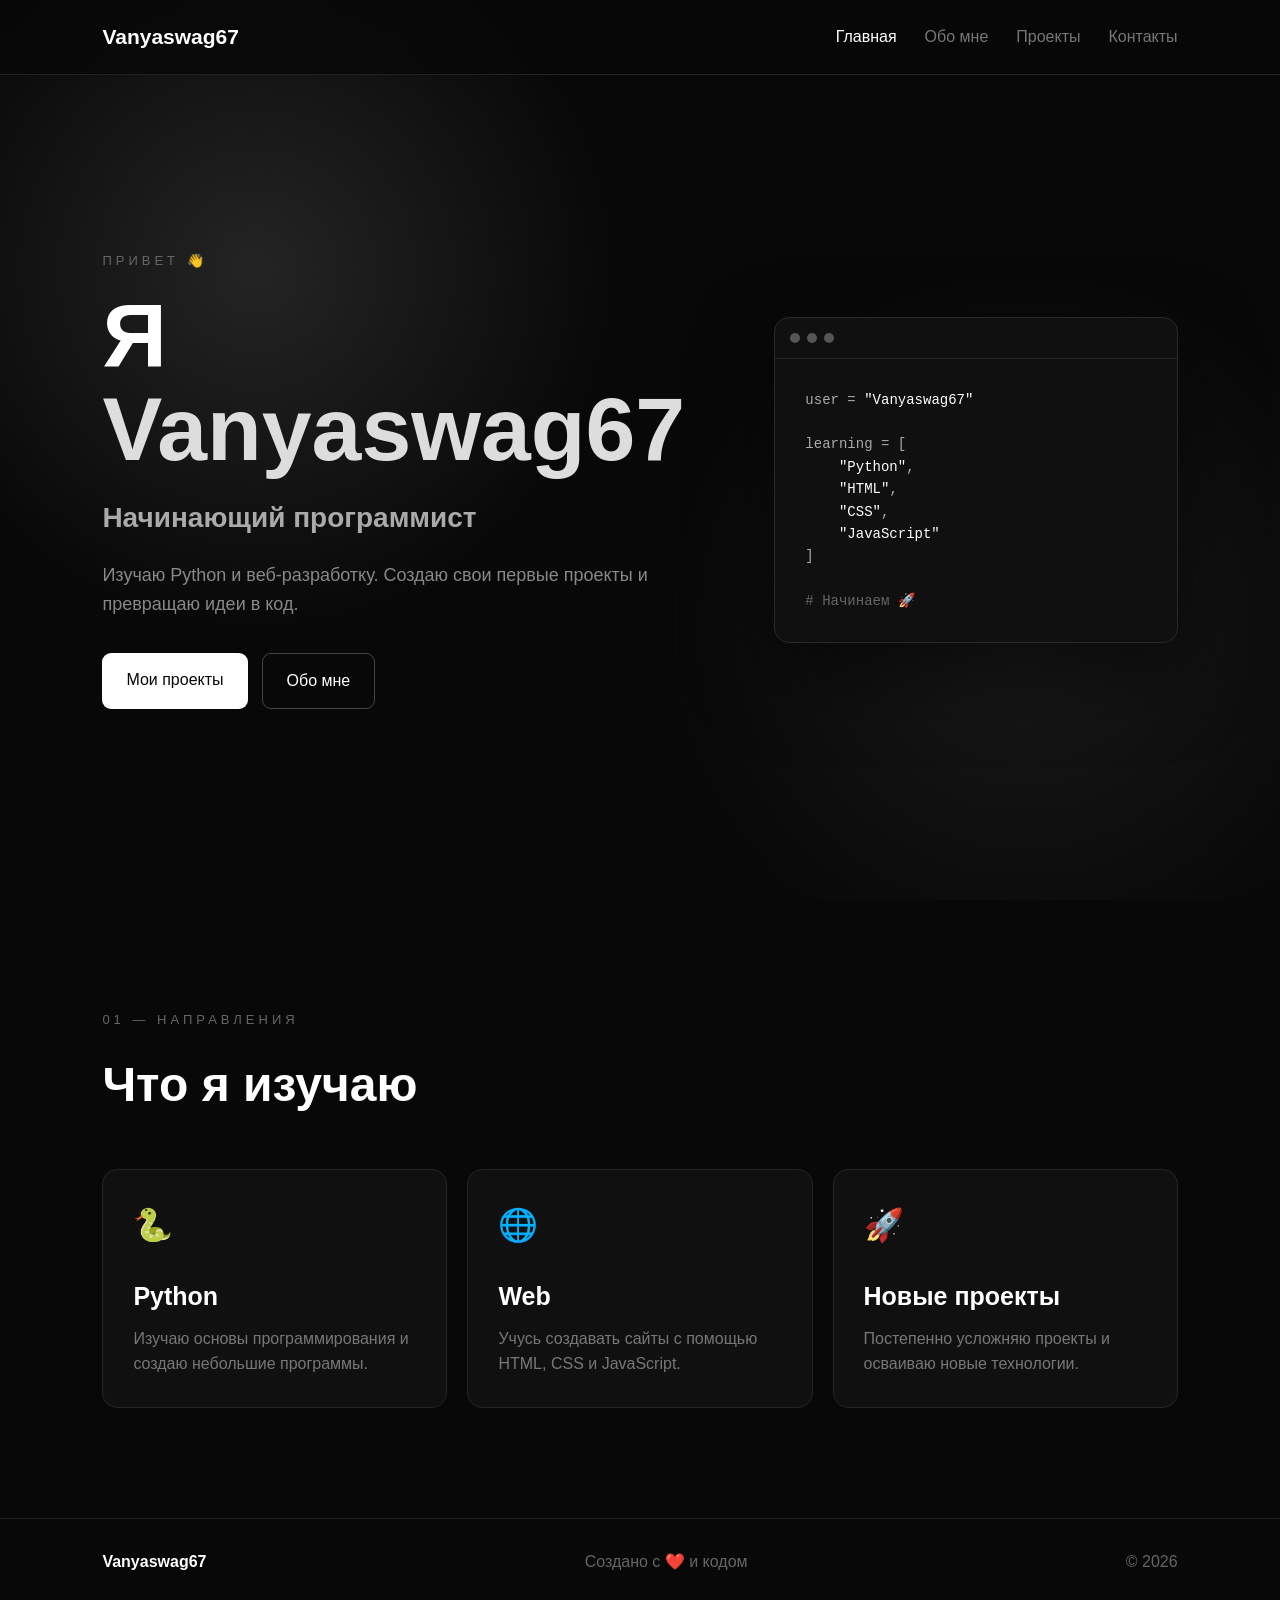
==== commit 460838e3: "Add files via upload" ====
--- a/index.html
+++ b/index.html
@@ -1,281 +1,62 @@
-```html
-<!DOCTYPE html>
-<html lang="ru">
-<head>
-    <meta charset="UTF-8">
-    <meta name="viewport" content="width=device-width, initial-scale=1.0">
-
-    <title>Vanyaswag67 | Developer</title>
-
-    <link rel="stylesheet" href="style.css">
-</head>
-
-<body>
-
-    <!-- Навигация -->
-    <nav>
-        <div class="logo">Vanyaswag67</div>
-
-        <div class="nav-links">
-            <a href="#home">Главная</a>
-            <a href="#about">Обо мне</a>
-            <a href="#skills">Навыки</a>
-            <a href="#projects">Проекты</a>
-        </div>
-    </nav>
-
-
-    <!-- Главный экран -->
-    <section id="home" class="hero">
-
-        <div class="hero-content">
-
-            <p class="hello">ПРИВЕТ 👋</p>
-
-            <h1>
-                Я <span>Vanyaswag67</span>
-            </h1>
-
-            <h2>Начинающий программист</h2>
-
-            <p class="description">
-                Изучаю Python и веб-разработку.
-                Создаю свои первые проекты и постепенно
-                превращаю идеи в настоящий код.
-            </p>
-
-            <div class="buttons">
-                <a href="#projects" class="button main-button">
-                    Мои проекты
-                </a>
-
-                <a href="#about" class="button second-button">
-                    Обо мне
-                </a>
-            </div>
-
-        </div>
-
-        <div class="hero-card">
-            <div class="code-window">
-
-                <div class="window-top">
-                    <span></span>
-                    <span></span>
-                    <span></span>
-                </div>
-
-                <pre><code>print(<span>"Hello, World!"</span>)
-
-user = <span>"Vanyaswag67"</span>
-
-learning = [
-    <span>"Python"</span>,
-    <span>"HTML"</span>,
-    <span>"CSS"</span>,
-    <span>"JavaScript"</span>
-]
-
-<span># Начинаем 🚀</span></code></pre>
-
-            </div>
-        </div>
-
-    </section>
-
-
-    <!-- Обо мне -->
-    <section id="about" class="section">
-
-        <p class="section-label">01 — ОБО МНЕ</p>
-
-        <h2>Кто я?</h2>
-
-        <div class="about-card">
-
-            <div class="about-icon">
-                💻
-            </div>
-
-            <div>
-                <h3>Vanyaswag67</h3>
-
-                <p>
-                    Я начинающий программист, изучающий Python
-                    и веб-разработку. Мне интересно создавать
-                    программы, сайты и экспериментировать
-                    с различными технологиями.
-                </p>
-
-                <p>
-                    Этот сайт — один из моих первых проектов,
-                    опубликованных в интернете.
-                </p>
-            </div>
-
-        </div>
-
-    </section>
-
-
-    <!-- Навыки -->
-    <section id="skills" class="section">
-
-        <p class="section-label">02 — НАВЫКИ</p>
-
-        <h2>Что я изучаю</h2>
-
-        <div class="skills">
-
-            <div class="skill-card">
-                <div class="skill-number">01</div>
-                <h3>Python</h3>
-                <p>Изучаю программирование и создание различных программ.</p>
-            </div>
-
-            <div class="skill-card">
-                <div class="skill-number">02</div>
-                <h3>HTML</h3>
-                <p>Создаю структуру веб-страниц.</p>
-            </div>
-
-            <div class="skill-card">
-                <div class="skill-number">03</div>
-                <h3>CSS</h3>
-                <p>Изучаю дизайн, стили и анимации сайтов.</p>
-            </div>
-
-            <div class="skill-card">
-                <div class="skill-number">04</div>
-                <h3>JavaScript</h3>
-                <p>Добавляю интерактивность и функциональность.</p>
-            </div>
-
-        </div>
-
-    </section>
-
-
-    <!-- Проекты -->
-    <section id="projects" class="section">
-
-        <p class="section-label">03 — ПРОЕКТЫ</p>
-
-        <h2>Мои проекты</h2>
-
-        <div class="projects">
-
-            <div class="project-card">
-
-                <div class="project-top">
-                    <span class="project-icon">🐍</span>
-                    <span class="project-status">В разработке</span>
-                </div>
-
-                <h3>Python Projects</h3>
-
-                <p>
-                    Мои первые программы и эксперименты
-                    на Python.
-                </p>
-
-                <span class="project-tech">
-                    Python
-                </span>
-
-            </div>
-
-
-            <div class="project-card">
-
-                <div class="project-top">
-                    <span class="project-icon">🌐</span>
-                    <span class="project-status">Этот сайт</span>
-                </div>
-
-                <h3>My Website</h3>
-
-                <p>
-                    Личный сайт Vanyaswag67,
-                    созданный с помощью HTML, CSS и JavaScript.
-                </p>
-
-                <span class="project-tech">
-                    HTML • CSS • JS
-                </span>
-
-            </div>
-
-
-            <div class="project-card">
-
-                <div class="project-top">
-                    <span class="project-icon">🚀</span>
-                    <span class="project-status">Скоро</span>
-                </div>
-
-                <h3>Новый проект</h3>
-
-                <p>
-                    Здесь скоро появится мой следующий
-                    проект.
-                </p>
-
-                <span class="project-tech">
-                    Coming soon
-                </span>
-
-            </div>
-
-        </div>
-
-    </section>
-
-
-    <!-- Контакты -->
-    <section class="contact">
-
-        <p class="section-label">04 — КОНТАКТЫ</p>
-
-        <h2>Связаться со мной</h2>
-
-        <p>
-            Если хочешь связаться со мной,
-            можешь найти меня в Discord.
-        </p>
-
-        <div class="discord">
-            <span class="discord-icon">💬</span>
-
-            <div>
-                <small>DISCORD</small>
-                <strong>dydavanya</strong>
-            </div>
-        </div>
-
-    </section>
-
-
-    <!-- Подвал -->
-    <footer>
-
-        <div class="footer-logo">
-            Vanyaswag67
-        </div>
-
-        <p>
-            Создано с ❤️ и кодом
-        </p>
-
-        <p class="copyright">
-            © 2026 Vanyaswag67
-        </p>
-
-    </footer>
-
-
-    <script src="script.js"></script>
-
-</body>
-</html>
-```
+<!DOCTYPE html>
+<html lang="ru">
+<head>
+    <meta charset="UTF-8">
+    <meta name="viewport" content="width=device-width, initial-scale=1.0">
+    <title>Vanyaswag67 | Главная</title>
+    <link rel="stylesheet" href="style.css">
+</head>
+<body>
+<nav>
+    <a class="logo" href="index.html">Vanyaswag67</a>
+    <div class="nav-links">
+        <a class="active" href="index.html">Главная</a>
+        <a href="about.html">Обо мне</a>
+        <a href="projects.html">Проекты</a>
+        <a href="contacts.html">Контакты</a>
+    </div>
+</nav>
+
+<main>
+<section class="hero">
+    <div class="hero-content">
+        <p class="eyebrow">ПРИВЕТ 👋</p>
+        <h1>Я <span>Vanyaswag67</span></h1>
+        <h2>Начинающий программист</h2>
+        <p class="description">Изучаю Python и веб-разработку. Создаю свои первые проекты и превращаю идеи в код.</p>
+        <div class="buttons">
+            <a href="projects.html" class="button primary">Мои проекты</a>
+            <a href="about.html" class="button secondary">Обо мне</a>
+        </div>
+    </div>
+
+    <div class="code-window">
+        <div class="window-top"><i></i><i></i><i></i></div>
+        <pre><code><span class="muted">user</span> = <span class="string">"Vanyaswag67"</span>
+
+<span class="muted">learning</span> = [
+    <span class="string">"Python"</span>,
+    <span class="string">"HTML"</span>,
+    <span class="string">"CSS"</span>,
+    <span class="string">"JavaScript"</span>
+]
+
+<span class="comment"># Начинаем 🚀</span></code></pre>
+    </div>
+</section>
+
+<section class="section">
+    <p class="eyebrow">01 — НАПРАВЛЕНИЯ</p>
+    <h2>Что я изучаю</h2>
+    <div class="grid three">
+        <article class="card"><span class="card-icon">🐍</span><h3>Python</h3><p>Изучаю основы программирования и создаю небольшие программы.</p></article>
+        <article class="card"><span class="card-icon">🌐</span><h3>Web</h3><p>Учусь создавать сайты с помощью HTML, CSS и JavaScript.</p></article>
+        <article class="card"><span class="card-icon">🚀</span><h3>Новые проекты</h3><p>Постепенно усложняю проекты и осваиваю новые технологии.</p></article>
+    </div>
+</section>
+</main>
+
+<footer><strong>Vanyaswag67</strong><span>Создано с ❤️ и кодом</span><span>© 2026</span></footer>
+<script src="script.js"></script>
+</body>
+</html>
--- a/style.css
+++ b/style.css
@@ -1,556 +1,14 @@
-```css
-* {
-    margin: 0;
-    padding: 0;
-    box-sizing: border-box;
-}
-
-html {
-    scroll-behavior: smooth;
-}
-
-body {
-    font-family: Arial, Helvetica, sans-serif;
-    background: #080808;
-    color: #ffffff;
-    line-height: 1.6;
-}
-
-
-/* Навигация */
-
-nav {
-    position: fixed;
-    top: 0;
-    left: 0;
-
-    width: 100%;
-
-    display: flex;
-    justify-content: space-between;
-    align-items: center;
-
-    padding: 22px 8%;
-
-    background: rgba(8, 8, 8, 0.75);
-    backdrop-filter: blur(15px);
-
-    border-bottom: 1px solid #222;
-
-    z-index: 1000;
-}
-
-.logo {
-    font-size: 22px;
-    font-weight: bold;
-}
-
-.nav-links {
-    display: flex;
-    gap: 30px;
-}
-
-.nav-links a {
-    color: #aaa;
-    text-decoration: none;
-
-    transition: 0.3s;
-}
-
-.nav-links a:hover {
-    color: white;
-}
-
-
-/* Главный экран */
-
-.hero {
-    min-height: 100vh;
-
-    display: flex;
-    justify-content: space-between;
-    align-items: center;
-
-    gap: 70px;
-
-    padding: 150px 8% 80px;
-
-    background:
-        radial-gradient(circle at 20% 30%, #252525 0%, transparent 30%),
-        radial-gradient(circle at 80% 70%, #1c1c1c 0%, transparent 30%);
-}
-
-.hero-content {
-    max-width: 650px;
-}
-
-.hello {
-    color: #888;
-    letter-spacing: 4px;
-    font-size: 14px;
-    margin-bottom: 15px;
-}
-
-.hero h1 {
-    font-size: clamp(50px, 7vw, 90px);
-    line-height: 1.05;
-}
-
-.hero h1 span {
-    color: #ffffff;
-}
-
-.hero h2 {
-    color: #aaa;
-    font-size: 28px;
-    margin-top: 20px;
-}
-
-.description {
-    color: #888;
-    font-size: 18px;
-    max-width: 600px;
-    margin-top: 20px;
-}
-
-.buttons {
-    display: flex;
-    gap: 15px;
-    margin-top: 35px;
-}
-
-.button {
-    padding: 14px 25px;
-
-    border-radius: 8px;
-
-    text-decoration: none;
-
-    transition: 0.3s;
-}
-
-.main-button {
-    background: white;
-    color: black;
-}
-
-.main-button:hover {
-    transform: translateY(-3px);
-}
-
-.second-button {
-    border: 1px solid #444;
-    color: white;
-}
-
-.second-button:hover {
-    background: #181818;
-}
-
-
-/* Кодовое окно */
-
-.hero-card {
-    width: 450px;
-}
-
-.code-window {
-    background: #101010;
-
-    border: 1px solid #292929;
-
-    border-radius: 15px;
-
-    box-shadow: 0 30px 80px rgba(0, 0, 0, 0.5);
-
-    overflow: hidden;
-
-    animation: floating 4s ease-in-out infinite;
-}
-
-.window-top {
-    display: flex;
-    gap: 7px;
-
-    padding: 15px;
-
-    border-bottom: 1px solid #252525;
-}
-
-.window-top span {
-    width: 10px;
-    height: 10px;
-
-    border-radius: 50%;
-
-    background: #555;
-}
-
-pre {
-    padding: 30px;
-
-    overflow-x: auto;
-
-    color: #aaa;
-
-    font-size: 14px;
-}
-
-code span {
-    color: white;
-}
-
-@keyframes floating {
-    0%, 100% {
-        transform: translateY(0);
-    }
-
-    50% {
-        transform: translateY(-12px);
-    }
-}
-
-
-/* Секции */
-
-.section {
-    padding: 120px 8%;
-}
-
-.section-label {
-    color: #666;
-    letter-spacing: 4px;
-    font-size: 13px;
-
-    margin-bottom: 15px;
-}
-
-.section h2,
-.contact h2 {
-    font-size: 50px;
-
-    margin-bottom: 50px;
-}
-
-
-/* Обо мне */
-
-.about-card {
-    display: flex;
-
-    gap: 30px;
-
-    max-width: 900px;
-
-    padding: 35px;
-
-    background: #101010;
-
-    border: 1px solid #252525;
-
-    border-radius: 15px;
-
-    transition: 0.3s;
-}
-
-.about-card:hover {
-    border-color: #444;
-    transform: translateY(-5px);
-}
-
-.about-icon {
-    font-size: 45px;
-}
-
-.about-card h3 {
-    font-size: 25px;
-    margin-bottom: 10px;
-}
-
-.about-card p {
-    color: #888;
-    margin-bottom: 10px;
-}
-
-
-/* Навыки */
-
-.skills {
-    display: grid;
-
-    grid-template-columns: repeat(4, 1fr);
-
-    gap: 20px;
-}
-
-.skill-card {
-    padding: 30px;
-
-    background: #101010;
-
-    border: 1px solid #252525;
-
-    border-radius: 15px;
-
-    transition: 0.3s;
-}
-
-.skill-card:hover {
-    transform: translateY(-8px);
-    border-color: #555;
-}
-
-.skill-number {
-    color: #555;
-
-    font-size: 13px;
-
-    margin-bottom: 30px;
-}
-
-.skill-card h3 {
-    font-size: 24px;
-
-    margin-bottom: 10px;
-}
-
-.skill-card p {
-    color: #777;
-}
-
-
-/* Проекты */
-
-.projects {
-    display: grid;
-
-    grid-template-columns: repeat(3, 1fr);
-
-    gap: 20px;
-}
-
-.project-card {
-    padding: 30px;
-
-    background: #101010;
-
-    border: 1px solid #252525;
-
-    border-radius: 15px;
-
-    transition: 0.3s;
-}
-
-.project-card:hover {
-    transform: translateY(-8px);
-
-    border-color: #555;
-}
-
-.project-top {
-    display: flex;
-    justify-content: space-between;
-    align-items: center;
-
-    margin-bottom: 25px;
-}
-
-.project-icon {
-    font-size: 30px;
-}
-
-.project-status {
-    font-size: 12px;
-
-    color: #777;
-
-    padding: 5px 10px;
-
-    border: 1px solid #333;
-
-    border-radius: 20px;
-}
-
-.project-card h3 {
-    font-size: 24px;
-
-    margin-bottom: 10px;
-}
-
-.project-card p {
-    color: #777;
-
-    margin-bottom: 25px;
-}
-
-.project-tech {
-    color: #aaa;
-
-    font-size: 13px;
-}
-
-
-/* Контакты */
-
-.contact {
-    text-align: center;
-
-    padding: 120px 20px;
-}
-
-.contact > p:not(.section-label) {
-    color: #777;
-
-    max-width: 500px;
-
-    margin: 0 auto 30px;
-}
-
-.discord {
-    display: inline-flex;
-
-    align-items: center;
-
-    gap: 15px;
-
-    text-align: left;
-
-    padding: 15px 25px;
-
-    background: #101010;
-
-    border: 1px solid #292929;
-
-    border-radius: 12px;
-}
-
-.discord-icon {
-    font-size: 28px;
-}
-
-.discord small {
-    display: block;
-
-    color: #666;
-
-    font-size: 10px;
-
-    letter-spacing: 2px;
-}
-
-.discord strong {
-    font-size: 18px;
-}
-
-
-/* Footer */
-
-footer {
-    display: flex;
-
-    justify-content: space-between;
-    align-items: center;
-
-    padding: 30px 8%;
-
-    border-top: 1px solid #222;
-
-    color: #666;
-}
-
-.footer-logo {
-    color: white;
-
-    font-weight: bold;
-}
-
-.copyright {
-    font-size: 13px;
-}
-
-
-/* Адаптация под телефон */
-
-@media (max-width: 900px) {
-
-    .hero {
-        flex-direction: column;
-
-        text-align: center;
-
-        padding-top: 130px;
-    }
-
-    .description {
-        margin-left: auto;
-        margin-right: auto;
-    }
-
-    .buttons {
-        justify-content: center;
-    }
-
-    .hero-card {
-        width: 100%;
-        max-width: 500px;
-    }
-
-    .skills {
-        grid-template-columns: repeat(2, 1fr);
-    }
-
-    .projects {
-        grid-template-columns: 1fr;
-    }
-}
-
-
-@media (max-width: 600px) {
-
-    nav {
-        padding: 18px 5%;
-    }
-
-    .nav-links {
-        display: none;
-    }
-
-    .hero {
-        padding-left: 5%;
-        padding-right: 5%;
-    }
-
-    .hero h1 {
-        font-size: 50px;
-    }
-
-    .hero h2 {
-        font-size: 22px;
-    }
-
-    .section {
-        padding: 80px 5%;
-    }
-
-    .section h2,
-    .contact h2 {
-        font-size: 38px;
-    }
-
-    .skills {
-        grid-template-columns: 1fr;
-    }
-
-    .about-card {
-        flex-direction: column;
-    }
-
-    footer {
-        flex-direction: column;
-
-        gap: 10px;
-
-        text-align: center;
-    }
-}
-```
+*{margin:0;padding:0;box-sizing:border-box}
+html{scroll-behavior:smooth}
+body{font-family:Arial,Helvetica,sans-serif;background:#080808;color:#fff;line-height:1.6;min-height:100vh}
+nav{position:fixed;top:0;left:0;width:100%;display:flex;justify-content:space-between;align-items:center;padding:20px 8%;background:rgba(8,8,8,.8);backdrop-filter:blur(15px);border-bottom:1px solid #222;z-index:1000}
+.logo{color:#fff;text-decoration:none;font-weight:800;font-size:21px}
+.nav-links{display:flex;gap:28px}.nav-links a{color:#777;text-decoration:none;transition:.25s}.nav-links a:hover,.nav-links a.active{color:#fff}
+.hero{min-height:100vh;display:flex;justify-content:space-between;align-items:center;gap:70px;padding:150px 8% 90px;background:radial-gradient(circle at 20% 30%,#242424 0,transparent 30%),radial-gradient(circle at 80% 70%,#191919 0,transparent 30%)}
+.hero-content{max-width:650px}.eyebrow{color:#666;letter-spacing:4px;font-size:13px;margin-bottom:16px}
+.hero h1{font-size:clamp(52px,7vw,90px);line-height:1.05}.hero h1 span{color:#ddd}.hero h2{font-size:28px;color:#aaa;margin-top:20px}.description,.page-hero>p:last-child{color:#888;font-size:18px;margin-top:20px;max-width:600px}
+.buttons{display:flex;gap:14px;margin-top:35px}.button{display:inline-block;padding:14px 24px;border-radius:9px;text-decoration:none;transition:.25s}.primary{background:#fff;color:#080808}.secondary{border:1px solid #444;color:#fff}.button:hover{transform:translateY(-3px)}
+.code-window{width:450px;background:#101010;border:1px solid #292929;border-radius:15px;box-shadow:0 30px 80px rgba(0,0,0,.5);overflow:hidden;animation:floating 4s ease-in-out infinite}.window-top{display:flex;gap:7px;padding:15px;border-bottom:1px solid #252525}.window-top i{width:10px;height:10px;border-radius:50%;background:#555}.code-window pre{padding:30px;overflow:auto;color:#aaa;font-size:14px}.string{color:#fff}.comment{color:#666}.muted{color:#aaa}@keyframes floating{0%,100%{transform:translateY(0)}50%{transform:translateY(-12px)}}
+.section{padding:110px 8%}.section h2{font-size:48px;margin-bottom:45px}.grid{display:grid;gap:20px}.three{grid-template-columns:repeat(3,1fr)}.card,.about-card,.contact-card{background:#101010;border:1px solid #252525;border-radius:15px;padding:30px;transition:.3s}.card:hover,.about-card:hover,.contact-card:hover{transform:translateY(-7px);border-color:#4a4a4a}.card-icon{font-size:32px;display:block;margin-bottom:25px}.card h3,.card h2{font-size:25px;margin-bottom:10px}.card p,.about-card p{color:#777}.page-hero{padding:170px 8% 70px;background:radial-gradient(circle at 50% 20%,#222,transparent 40%)}.page-hero h1{font-size:clamp(50px,7vw,80px);line-height:1.05}.narrow{max-width:1050px}.about-card{display:flex;gap:30px;align-items:flex-start}.big-icon{font-size:55px}.about-card h2{margin-bottom:15px}.about-card p{margin-bottom:12px}.timeline{display:grid;gap:18px;margin-top:25px}.timeline>div{padding:24px;border-left:2px solid #333;background:#0d0d0d}.timeline span{color:#666;font-size:12px;letter-spacing:2px}.timeline h3{margin:5px 0}.timeline p{color:#777}.project-top{display:flex;justify-content:space-between;align-items:center}.project-top .card-icon{margin:0}.badge{font-size:11px;color:#777;border:1px solid #333;border-radius:20px;padding:5px 9px}.project h2{font-size:25px;margin:25px 0 10px}.tech{display:inline-block;margin-top:22px;color:#aaa;font-size:13px}.contact-section{text-align:center}.contact-card{display:inline-flex;text-align:left;gap:18px;align-items:center;margin-bottom:30px}.contact-icon{font-size:38px}.contact-card small{color:#666;letter-spacing:3px}.contact-card h2{margin:2px 0 4px;font-size:28px}.contact-card p{color:#777}footer{display:flex;justify-content:space-between;align-items:center;padding:30px 8%;border-top:1px solid #222;color:#666}footer strong{color:#fff}
+@media(max-width:900px){.hero{flex-direction:column;text-align:center}.description{margin-left:auto;margin-right:auto}.buttons{justify-content:center}.code-window{width:100%;max-width:500px}.three{grid-template-columns:1fr}.section{padding:90px 6%}}
+@media(max-width:600px){nav{padding:18px 5%}.nav-links{gap:12px;font-size:12px}.logo{font-size:17px}.hero{padding:130px 5% 70px}.hero h1{font-size:50px}.hero h2{font-size:22px}.section{padding:75px 5%}.section h2{font-size:38px}.page-hero{padding:140px 5% 50px}.about-card{flex-direction:column}.contact-card{display:flex}footer{flex-direction:column;gap:8px;text-align:center}}
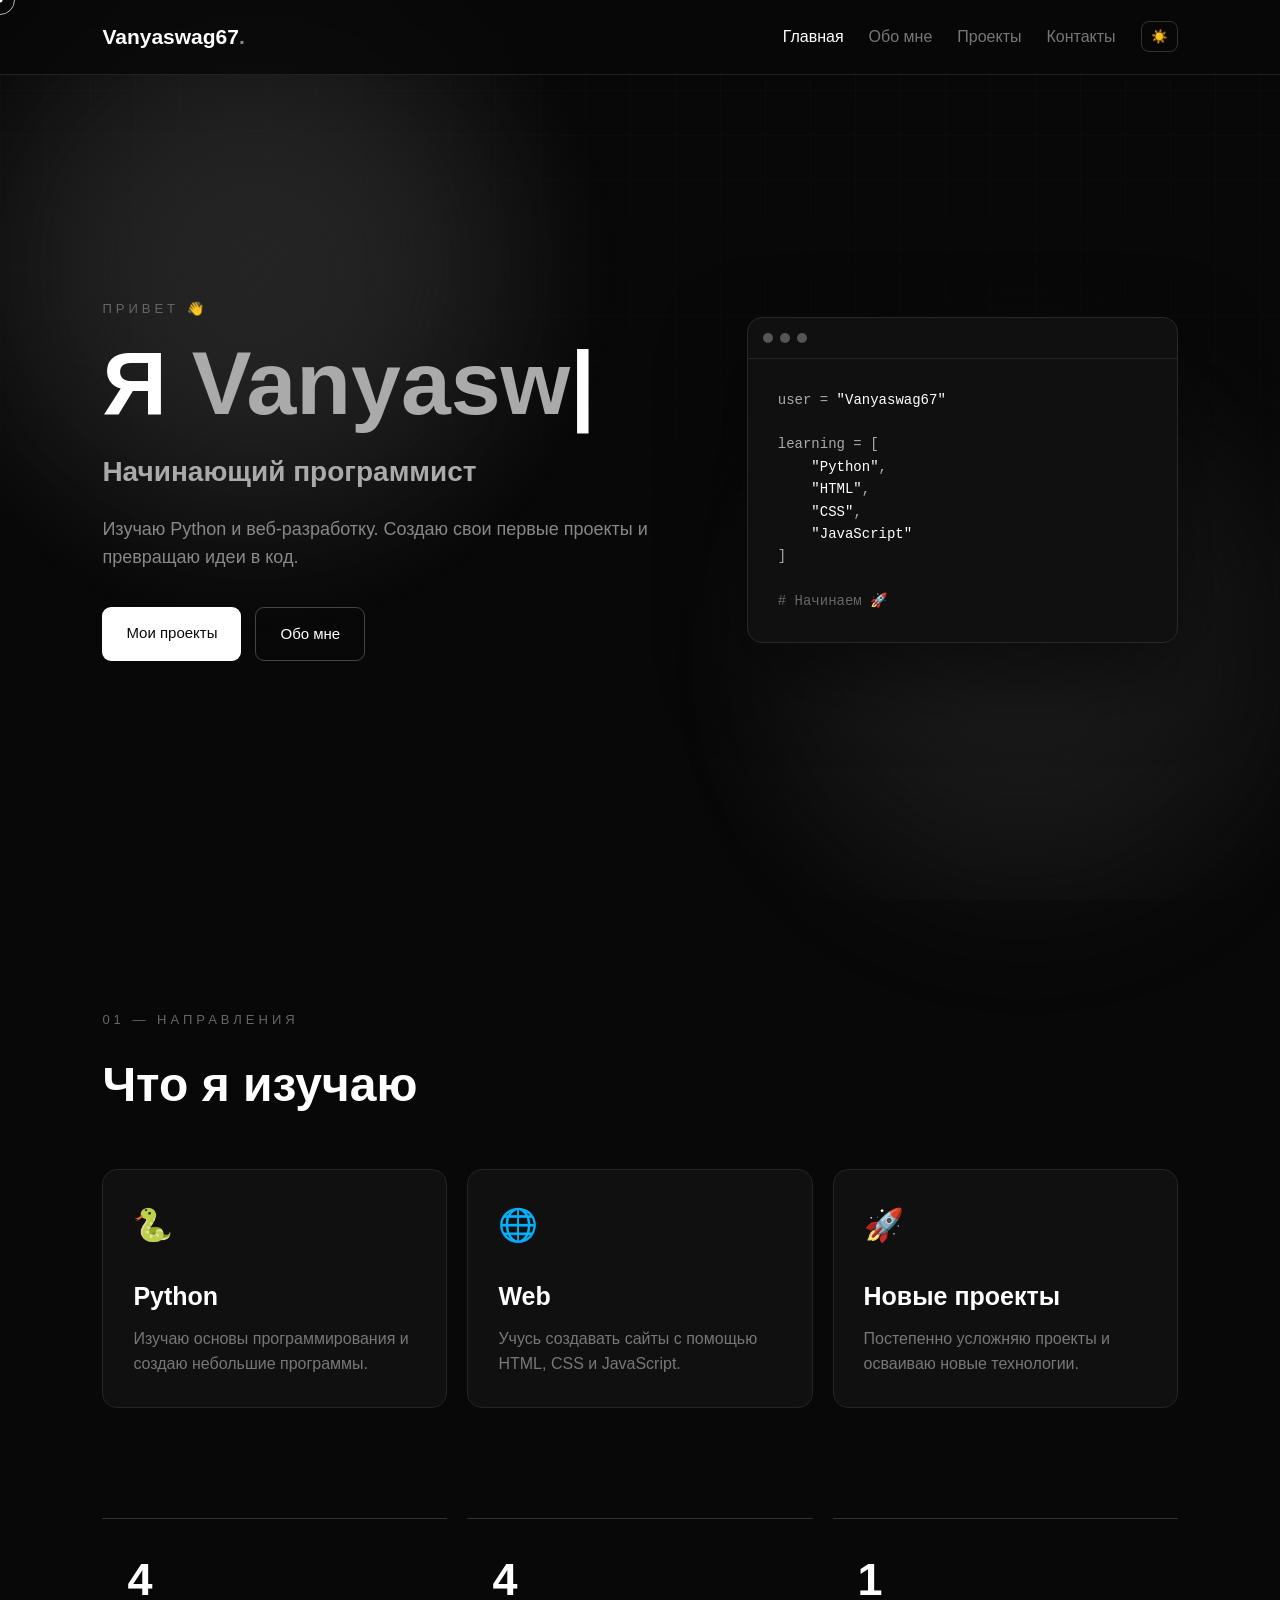
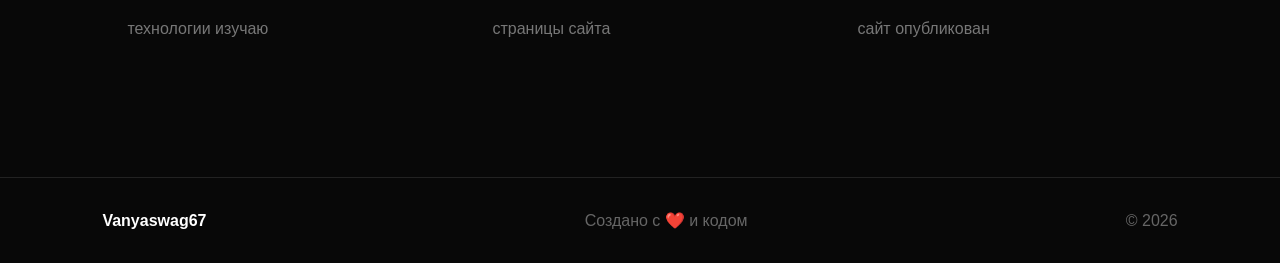
==== commit a74c2ddb: "Add files via upload" ====
--- a/index.html
+++ b/index.html
@@ -1,38 +1,32 @@
 <!DOCTYPE html>
 <html lang="ru">
 <head>
-    <meta charset="UTF-8">
-    <meta name="viewport" content="width=device-width, initial-scale=1.0">
-    <title>Vanyaswag67 | Главная</title>
-    <link rel="stylesheet" href="style.css">
+<meta charset="UTF-8"><meta name="viewport" content="width=device-width, initial-scale=1.0">
+<meta name="description" content="Личный сайт Vanyaswag67 — начинающего программиста.">
+<title>Vanyaswag67 | Главная</title><link rel="stylesheet" href="style.css">
 </head>
 <body>
+<div id="loader"><div class="loader-logo">Vanyaswag67</div><div class="loader-bar"><span></span></div></div>
+<div class="cursor"></div><div class="cursor-dot"></div><div class="bg-grid"></div><div class="glow glow-one"></div><div class="glow glow-two"></div>
+
 <nav>
-    <a class="logo" href="index.html">Vanyaswag67</a>
-    <div class="nav-links">
-        <a class="active" href="index.html">Главная</a>
-        <a href="about.html">Обо мне</a>
-        <a href="projects.html">Проекты</a>
-        <a href="contacts.html">Контакты</a>
-    </div>
-</nav>
+<a class="logo" href="index.html">Vanyaswag67<span>.</span></a>
+<button class="menu-toggle" aria-label="Открыть меню"><span></span><span></span><span></span></button>
+<div class="nav-links">
+<a class="active" href="index.html">Главная</a><a href="about.html">Обо мне</a><a href="projects.html">Проекты</a><a href="contacts.html">Контакты</a>
+<button id="theme-toggle" aria-label="Переключить тему">☀️</button>
+</div></nav>
 
 <main>
 <section class="hero">
-    <div class="hero-content">
-        <p class="eyebrow">ПРИВЕТ 👋</p>
-        <h1>Я <span>Vanyaswag67</span></h1>
-        <h2>Начинающий программист</h2>
-        <p class="description">Изучаю Python и веб-разработку. Создаю свои первые проекты и превращаю идеи в код.</p>
-        <div class="buttons">
-            <a href="projects.html" class="button primary">Мои проекты</a>
-            <a href="about.html" class="button secondary">Обо мне</a>
-        </div>
-    </div>
-
-    <div class="code-window">
-        <div class="window-top"><i></i><i></i><i></i></div>
-        <pre><code><span class="muted">user</span> = <span class="string">"Vanyaswag67"</span>
+<div class="hero-content reveal"><p class="eyebrow">ПРИВЕТ 👋</p>
+<h1>Я <span class="typing" data-text="Vanyaswag67">Vanyaswag67</span><span class="caret">|</span></h1>
+<h2>Начинающий программист</h2>
+<p class="description">Изучаю Python и веб-разработку. Создаю свои первые проекты и превращаю идеи в код.</p>
+<div class="buttons"><a href="projects.html" class="button primary">Мои проекты</a><a href="about.html" class="button secondary">Обо мне</a></div>
+</div>
+<div class="code-window reveal"><div class="window-top"><i></i><i></i><i></i></div>
+<pre><code><span class="muted">user</span> = <span class="string">"Vanyaswag67"</span>
 
 <span class="muted">learning</span> = [
     <span class="string">"Python"</span>,
@@ -41,22 +35,20 @@
     <span class="string">"JavaScript"</span>
 ]
 
-<span class="comment"># Начинаем 🚀</span></code></pre>
-    </div>
+<span class="comment"># Начинаем 🚀</span></code></pre></div>
 </section>
 
-<section class="section">
-    <p class="eyebrow">01 — НАПРАВЛЕНИЯ</p>
-    <h2>Что я изучаю</h2>
-    <div class="grid three">
-        <article class="card"><span class="card-icon">🐍</span><h3>Python</h3><p>Изучаю основы программирования и создаю небольшие программы.</p></article>
-        <article class="card"><span class="card-icon">🌐</span><h3>Web</h3><p>Учусь создавать сайты с помощью HTML, CSS и JavaScript.</p></article>
-        <article class="card"><span class="card-icon">🚀</span><h3>Новые проекты</h3><p>Постепенно усложняю проекты и осваиваю новые технологии.</p></article>
-    </div>
+<section class="section"><p class="eyebrow">01 — НАПРАВЛЕНИЯ</p><h2>Что я изучаю</h2>
+<div class="grid three"><article class="card reveal"><span class="card-icon">🐍</span><h3>Python</h3><p>Изучаю основы программирования и создаю небольшие программы.</p></article>
+<article class="card reveal"><span class="card-icon">🌐</span><h3>Web</h3><p>Учусь создавать сайты с помощью HTML, CSS и JavaScript.</p></article>
+<article class="card reveal"><span class="card-icon">🚀</span><h3>Новые проекты</h3><p>Постепенно усложняю проекты и осваиваю новые технологии.</p></article></div>
+</section>
+
+<section class="stats section">
+<div class="stat reveal"><strong data-count="4">0</strong><span>технологии изучаю</span></div>
+<div class="stat reveal"><strong data-count="4">0</strong><span>страницы сайта</span></div>
+<div class="stat reveal"><strong data-count="1">0</strong><span>сайт опубликован</span></div>
 </section>
 </main>
-
 <footer><strong>Vanyaswag67</strong><span>Создано с ❤️ и кодом</span><span>© 2026</span></footer>
-<script src="script.js"></script>
-</body>
-</html>
+<script src="script.js"></script></body></html>
--- a/style.css
+++ b/style.css
@@ -1,14 +1,14 @@
-*{margin:0;padding:0;box-sizing:border-box}
-html{scroll-behavior:smooth}
-body{font-family:Arial,Helvetica,sans-serif;background:#080808;color:#fff;line-height:1.6;min-height:100vh}
-nav{position:fixed;top:0;left:0;width:100%;display:flex;justify-content:space-between;align-items:center;padding:20px 8%;background:rgba(8,8,8,.8);backdrop-filter:blur(15px);border-bottom:1px solid #222;z-index:1000}
-.logo{color:#fff;text-decoration:none;font-weight:800;font-size:21px}
-.nav-links{display:flex;gap:28px}.nav-links a{color:#777;text-decoration:none;transition:.25s}.nav-links a:hover,.nav-links a.active{color:#fff}
-.hero{min-height:100vh;display:flex;justify-content:space-between;align-items:center;gap:70px;padding:150px 8% 90px;background:radial-gradient(circle at 20% 30%,#242424 0,transparent 30%),radial-gradient(circle at 80% 70%,#191919 0,transparent 30%)}
-.hero-content{max-width:650px}.eyebrow{color:#666;letter-spacing:4px;font-size:13px;margin-bottom:16px}
-.hero h1{font-size:clamp(52px,7vw,90px);line-height:1.05}.hero h1 span{color:#ddd}.hero h2{font-size:28px;color:#aaa;margin-top:20px}.description,.page-hero>p:last-child{color:#888;font-size:18px;margin-top:20px;max-width:600px}
-.buttons{display:flex;gap:14px;margin-top:35px}.button{display:inline-block;padding:14px 24px;border-radius:9px;text-decoration:none;transition:.25s}.primary{background:#fff;color:#080808}.secondary{border:1px solid #444;color:#fff}.button:hover{transform:translateY(-3px)}
+*{margin:0;padding:0;box-sizing:border-box}html{scroll-behavior:smooth}body{font-family:Arial,Helvetica,sans-serif;background:#080808;color:#fff;line-height:1.6;min-height:100vh;overflow-x:hidden;transition:background .3s,color .3s}
+body.light{background:#f4f4f4;color:#111}body.light nav{background:rgba(244,244,244,.82);border-color:#ddd}body.light .nav-links a{color:#777}body.light .nav-links a:hover,body.light .nav-links a.active{color:#111}body.light .card,body.light .about-card,body.light .contact-card,body.light .code-window{background:#fff;border-color:#ddd;box-shadow:0 15px 50px rgba(0,0,0,.07)}body.light .card p,body.light .about-card p,body.light .contact-card p,body.light .description,body.light .page-hero>p:last-child{color:#666}body.light .hero{background:radial-gradient(circle at 20% 30%,#ddd 0,transparent 30%),radial-gradient(circle at 80% 70%,#ddd 0,transparent 30%)}body.light .secondary{color:#111;border-color:#bbb}body.light .window-top{border-color:#ddd}body.light pre{color:#555}body.light .string{color:#111}body.light .logo{color:#111}body.light footer{border-color:#ddd}body.light .timeline>div{background:#fff}
+#loader{position:fixed;inset:0;background:#080808;display:flex;flex-direction:column;align-items:center;justify-content:center;z-index:9999;transition:opacity .5s,visibility .5s}.loader-logo{font-size:30px;font-weight:800;margin-bottom:25px}.loader-bar{width:180px;height:3px;background:#222;overflow:hidden}.loader-bar span{display:block;width:40%;height:100%;background:#fff;animation:load 1.2s infinite ease-in-out}@keyframes load{0%{transform:translateX(-100%)}100%{transform:translateX(350%)}}#loader.hide{opacity:0;visibility:hidden}
+.bg-grid{position:fixed;inset:0;pointer-events:none;opacity:.2;background-image:linear-gradient(#222 1px,transparent 1px),linear-gradient(90deg,#222 1px,transparent 1px);background-size:45px 45px;mask-image:linear-gradient(to bottom,black,transparent 85%);z-index:-3}.glow{position:fixed;width:380px;height:380px;border-radius:50%;filter:blur(100px);opacity:.12;pointer-events:none;z-index:-2}.glow-one{background:#fff;top:8%;left:5%;animation:drift 9s infinite alternate}.glow-two{background:#aaa;right:5%;bottom:5%;animation:drift 11s infinite alternate-reverse}@keyframes drift{to{transform:translate(80px,40px) scale(1.15)}}
+.cursor{position:fixed;width:30px;height:30px;border:1px solid #fff;border-radius:50%;pointer-events:none;z-index:10001;transform:translate(-50%,-50%);transition:width .2s,height .2s,opacity .2s;opacity:.7}.cursor-dot{position:fixed;width:5px;height:5px;background:#fff;border-radius:50%;pointer-events:none;z-index:10002;transform:translate(-50%,-50%)}body.light .cursor{border-color:#111}body.light .cursor-dot{background:#111}
+nav{position:fixed;top:0;left:0;width:100%;display:flex;justify-content:space-between;align-items:center;padding:20px 8%;background:rgba(8,8,8,.8);backdrop-filter:blur(15px);border-bottom:1px solid #222;z-index:1000}.logo{color:#fff;text-decoration:none;font-weight:800;font-size:21px}.logo span{color:#888}.nav-links{display:flex;gap:25px;align-items:center}.nav-links a{color:#777;text-decoration:none;transition:.25s}.nav-links a:hover,.nav-links a.active{color:#fff}.nav-links button{background:none;border:1px solid #333;color:inherit;border-radius:8px;padding:7px 9px;cursor:pointer}.menu-toggle{display:none;background:none;border:0;width:38px;cursor:pointer;color:inherit}.menu-toggle span{display:block;height:2px;background:currentColor;margin:6px 0;transition:.3s}
+.hero{min-height:100vh;display:flex;justify-content:space-between;align-items:center;gap:70px;padding:150px 8% 90px;background:radial-gradient(circle at 20% 30%,#242424 0,transparent 30%),radial-gradient(circle at 80% 70%,#191919 0,transparent 30%)}.hero-content{max-width:650px}.eyebrow{color:#666;letter-spacing:4px;font-size:13px;margin-bottom:16px}.hero h1{font-size:clamp(52px,7vw,90px);line-height:1.05}.hero h1 span.typing{color:#aaa}.caret{animation:blink .7s infinite}@keyframes blink{50%{opacity:0}}.hero h2{font-size:28px;color:#aaa;margin-top:20px}.description,.page-hero>p:last-child{color:#888;font-size:18px;margin-top:20px;max-width:600px}.buttons{display:flex;gap:14px;margin-top:35px}.button{display:inline-block;padding:14px 24px;border-radius:9px;text-decoration:none;transition:.25s;border:0;cursor:pointer;font-size:15px}.primary{background:#fff;color:#080808}.secondary{border:1px solid #444;color:#fff}.button:hover{transform:translateY(-3px);box-shadow:0 10px 30px rgba(255,255,255,.1)}
 .code-window{width:450px;background:#101010;border:1px solid #292929;border-radius:15px;box-shadow:0 30px 80px rgba(0,0,0,.5);overflow:hidden;animation:floating 4s ease-in-out infinite}.window-top{display:flex;gap:7px;padding:15px;border-bottom:1px solid #252525}.window-top i{width:10px;height:10px;border-radius:50%;background:#555}.code-window pre{padding:30px;overflow:auto;color:#aaa;font-size:14px}.string{color:#fff}.comment{color:#666}.muted{color:#aaa}@keyframes floating{0%,100%{transform:translateY(0)}50%{transform:translateY(-12px)}}
-.section{padding:110px 8%}.section h2{font-size:48px;margin-bottom:45px}.grid{display:grid;gap:20px}.three{grid-template-columns:repeat(3,1fr)}.card,.about-card,.contact-card{background:#101010;border:1px solid #252525;border-radius:15px;padding:30px;transition:.3s}.card:hover,.about-card:hover,.contact-card:hover{transform:translateY(-7px);border-color:#4a4a4a}.card-icon{font-size:32px;display:block;margin-bottom:25px}.card h3,.card h2{font-size:25px;margin-bottom:10px}.card p,.about-card p{color:#777}.page-hero{padding:170px 8% 70px;background:radial-gradient(circle at 50% 20%,#222,transparent 40%)}.page-hero h1{font-size:clamp(50px,7vw,80px);line-height:1.05}.narrow{max-width:1050px}.about-card{display:flex;gap:30px;align-items:flex-start}.big-icon{font-size:55px}.about-card h2{margin-bottom:15px}.about-card p{margin-bottom:12px}.timeline{display:grid;gap:18px;margin-top:25px}.timeline>div{padding:24px;border-left:2px solid #333;background:#0d0d0d}.timeline span{color:#666;font-size:12px;letter-spacing:2px}.timeline h3{margin:5px 0}.timeline p{color:#777}.project-top{display:flex;justify-content:space-between;align-items:center}.project-top .card-icon{margin:0}.badge{font-size:11px;color:#777;border:1px solid #333;border-radius:20px;padding:5px 9px}.project h2{font-size:25px;margin:25px 0 10px}.tech{display:inline-block;margin-top:22px;color:#aaa;font-size:13px}.contact-section{text-align:center}.contact-card{display:inline-flex;text-align:left;gap:18px;align-items:center;margin-bottom:30px}.contact-icon{font-size:38px}.contact-card small{color:#666;letter-spacing:3px}.contact-card h2{margin:2px 0 4px;font-size:28px}.contact-card p{color:#777}footer{display:flex;justify-content:space-between;align-items:center;padding:30px 8%;border-top:1px solid #222;color:#666}footer strong{color:#fff}
-@media(max-width:900px){.hero{flex-direction:column;text-align:center}.description{margin-left:auto;margin-right:auto}.buttons{justify-content:center}.code-window{width:100%;max-width:500px}.three{grid-template-columns:1fr}.section{padding:90px 6%}}
-@media(max-width:600px){nav{padding:18px 5%}.nav-links{gap:12px;font-size:12px}.logo{font-size:17px}.hero{padding:130px 5% 70px}.hero h1{font-size:50px}.hero h2{font-size:22px}.section{padding:75px 5%}.section h2{font-size:38px}.page-hero{padding:140px 5% 50px}.about-card{flex-direction:column}.contact-card{display:flex}footer{flex-direction:column;gap:8px;text-align:center}}
+.section{padding:110px 8%}.section h2{font-size:48px;margin-bottom:45px}.grid{display:grid;gap:20px}.three{grid-template-columns:repeat(3,1fr)}.card,.about-card,.contact-card{background:#101010;border:1px solid #252525;border-radius:15px;padding:30px;transition:.3s}.card:hover,.about-card:hover,.contact-card:hover{transform:translateY(-7px);border-color:#4a4a4a;box-shadow:0 20px 50px rgba(0,0,0,.2)}.card-icon{font-size:32px;display:block;margin-bottom:25px}.card h3,.card h2{font-size:25px;margin-bottom:10px}.card p,.about-card p{color:#777}.page-hero{padding:170px 8% 70px;background:radial-gradient(circle at 50% 20%,#222,transparent 40%)}.page-hero h1{font-size:clamp(50px,7vw,80px);line-height:1.05}.narrow{max-width:1050px}.about-card{display:flex;gap:30px;align-items:flex-start}.big-icon{font-size:55px}.about-card h2{margin-bottom:15px}.about-card p{margin-bottom:12px}.timeline{display:grid;gap:18px;margin-top:25px}.timeline>div{padding:24px;border-left:2px solid #333;background:#0d0d0d}.timeline span{color:#666;font-size:12px;letter-spacing:2px}.timeline h3{margin:5px 0}.timeline p{color:#777}.project-top{display:flex;justify-content:space-between;align-items:center}.project-top .card-icon{margin:0}.badge{font-size:11px;color:#777;border:1px solid #333;border-radius:20px;padding:5px 9px}.project h2{font-size:25px;margin:25px 0 10px}.project p{min-height:52px}.tech{display:inline-block;margin-top:22px;color:#aaa;font-size:13px}
+.stats{display:grid;grid-template-columns:repeat(3,1fr);gap:20px;padding-top:0}.stat{padding:25px;border-top:1px solid #333}.stat strong{display:block;font-size:45px}.stat span{color:#777}
+.contact-section{text-align:center}.contact-card{display:inline-flex;text-align:left;gap:18px;align-items:center;margin:0 10px 30px}.contact-icon{font-size:38px}.contact-card small{color:#666;letter-spacing:3px}.contact-card h2{margin:2px 0 4px;font-size:28px}.contact-card p{color:#777}.form-card{display:block;max-width:620px;text-align:left;margin:0 auto!important}.form-card form{display:grid;gap:12px;margin-top:20px}.form-card input,.form-card textarea{width:100%;background:#080808;border:1px solid #333;color:#fff;border-radius:9px;padding:13px;font:inherit;resize:vertical}.form-card input:focus,.form-card textarea:focus{outline:1px solid #777}.form-card #form-note{font-size:13px;margin-top:4px}
+footer{display:flex;justify-content:space-between;align-items:center;padding:30px 8%;border-top:1px solid #222;color:#666}footer strong{color:#fff}.reveal{opacity:0;transform:translateY(25px);transition:opacity .7s ease,transform .7s ease}.reveal.visible{opacity:1;transform:translateY(0)}
+@media(max-width:900px){.hero{flex-direction:column;text-align:center}.description{margin-left:auto;margin-right:auto}.buttons{justify-content:center}.code-window{width:100%;max-width:500px}.three,.stats{grid-template-columns:1fr}.section{padding:90px 6%}}
+@media(max-width:700px){.cursor,.cursor-dot{display:none}nav{padding:18px 5%}.menu-toggle{display:block}.nav-links{position:absolute;top:70px;left:5%;right:5%;display:flex;flex-direction:column;align-items:stretch;gap:0;padding:12px;background:rgba(12,12,12,.97);border:1px solid #292929;border-radius:14px;opacity:0;visibility:hidden;transform:translateY(-10px);transition:.3s}.nav-links.open{opacity:1;visibility:visible;transform:translateY(0)}.nav-links a{padding:13px 15px;border-radius:8px}.nav-links button{align-self:flex-start;margin:8px 15px}.hero{padding:130px 5% 70px}.hero h1{font-size:50px}.hero h2{font-size:22px}.section{padding:75px 5%}.section h2{font-size:38px}.page-hero{padding:140px 5% 50px}.about-card{flex-direction:column}footer{flex-direction:column;gap:8px;text-align:center}.code-window pre{font-size:12px;padding:20px}.contact-card{display:flex;margin-left:0;margin-right:0}}
